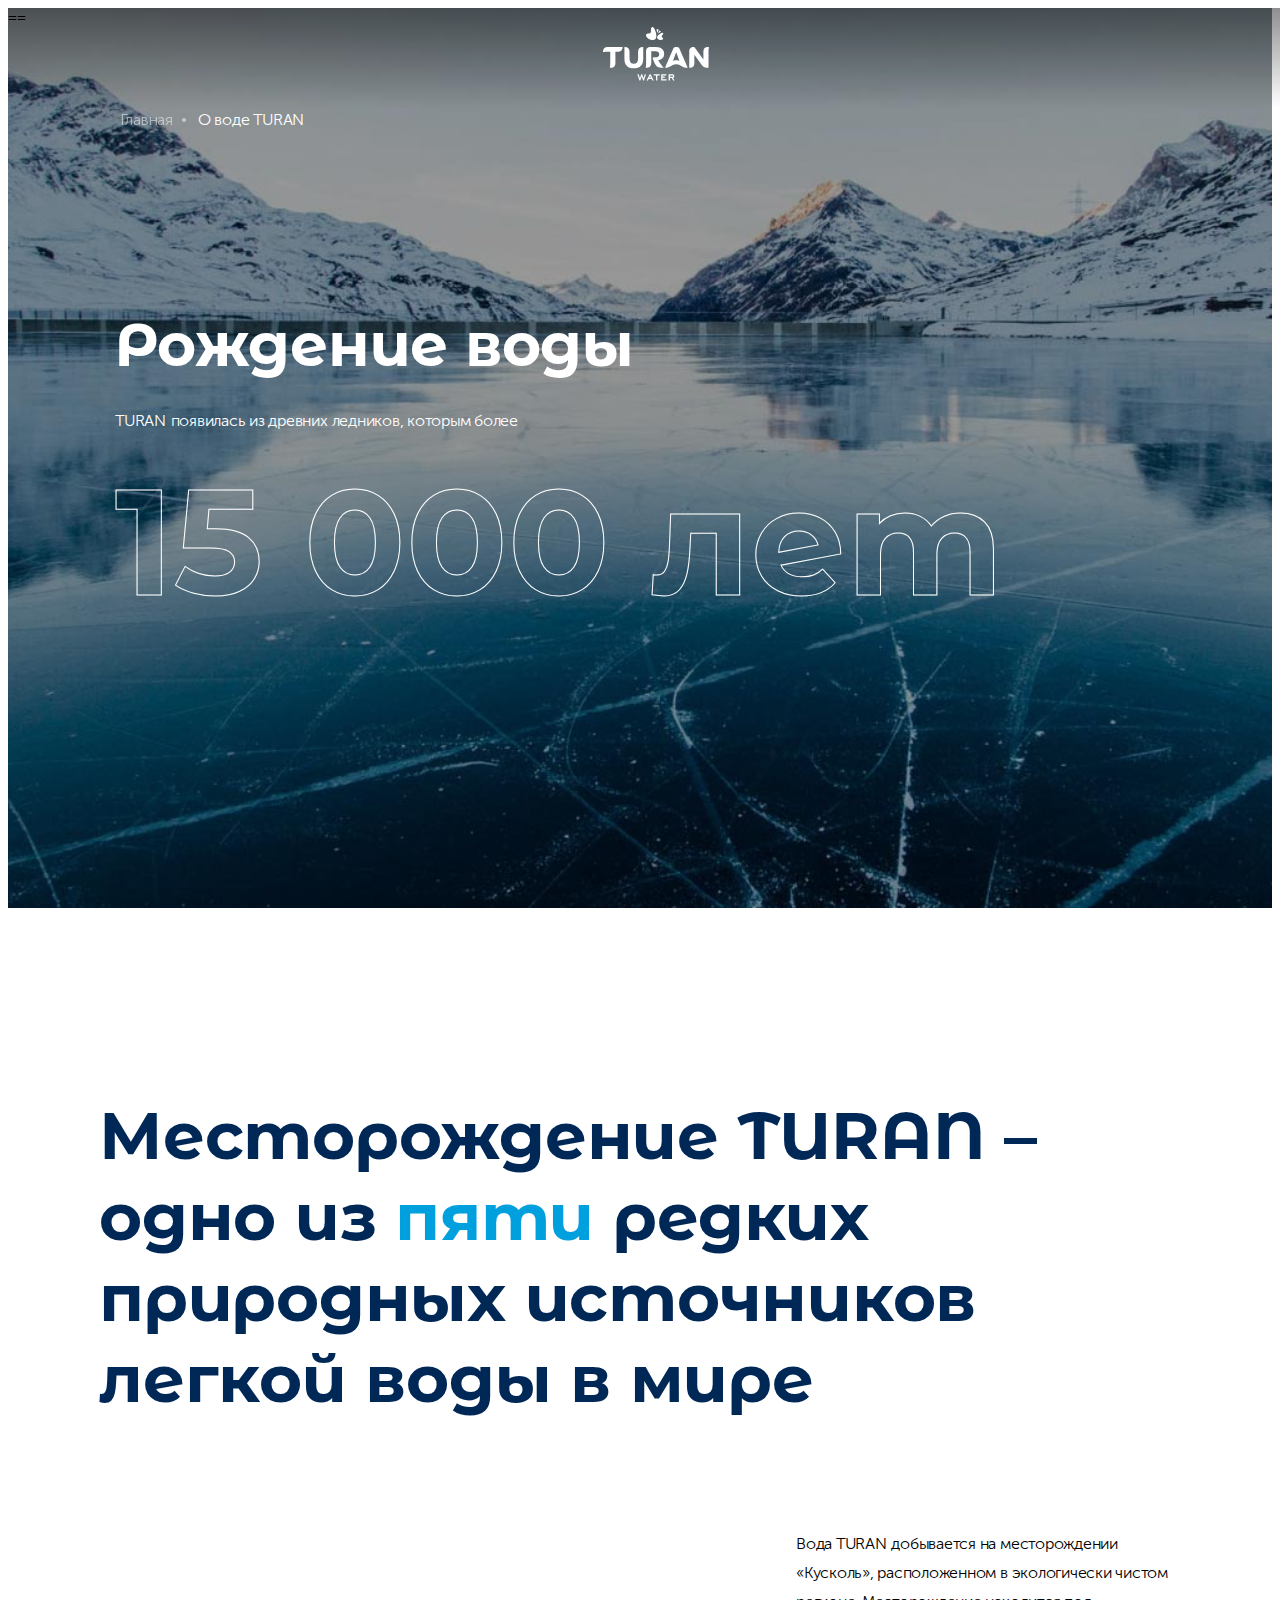
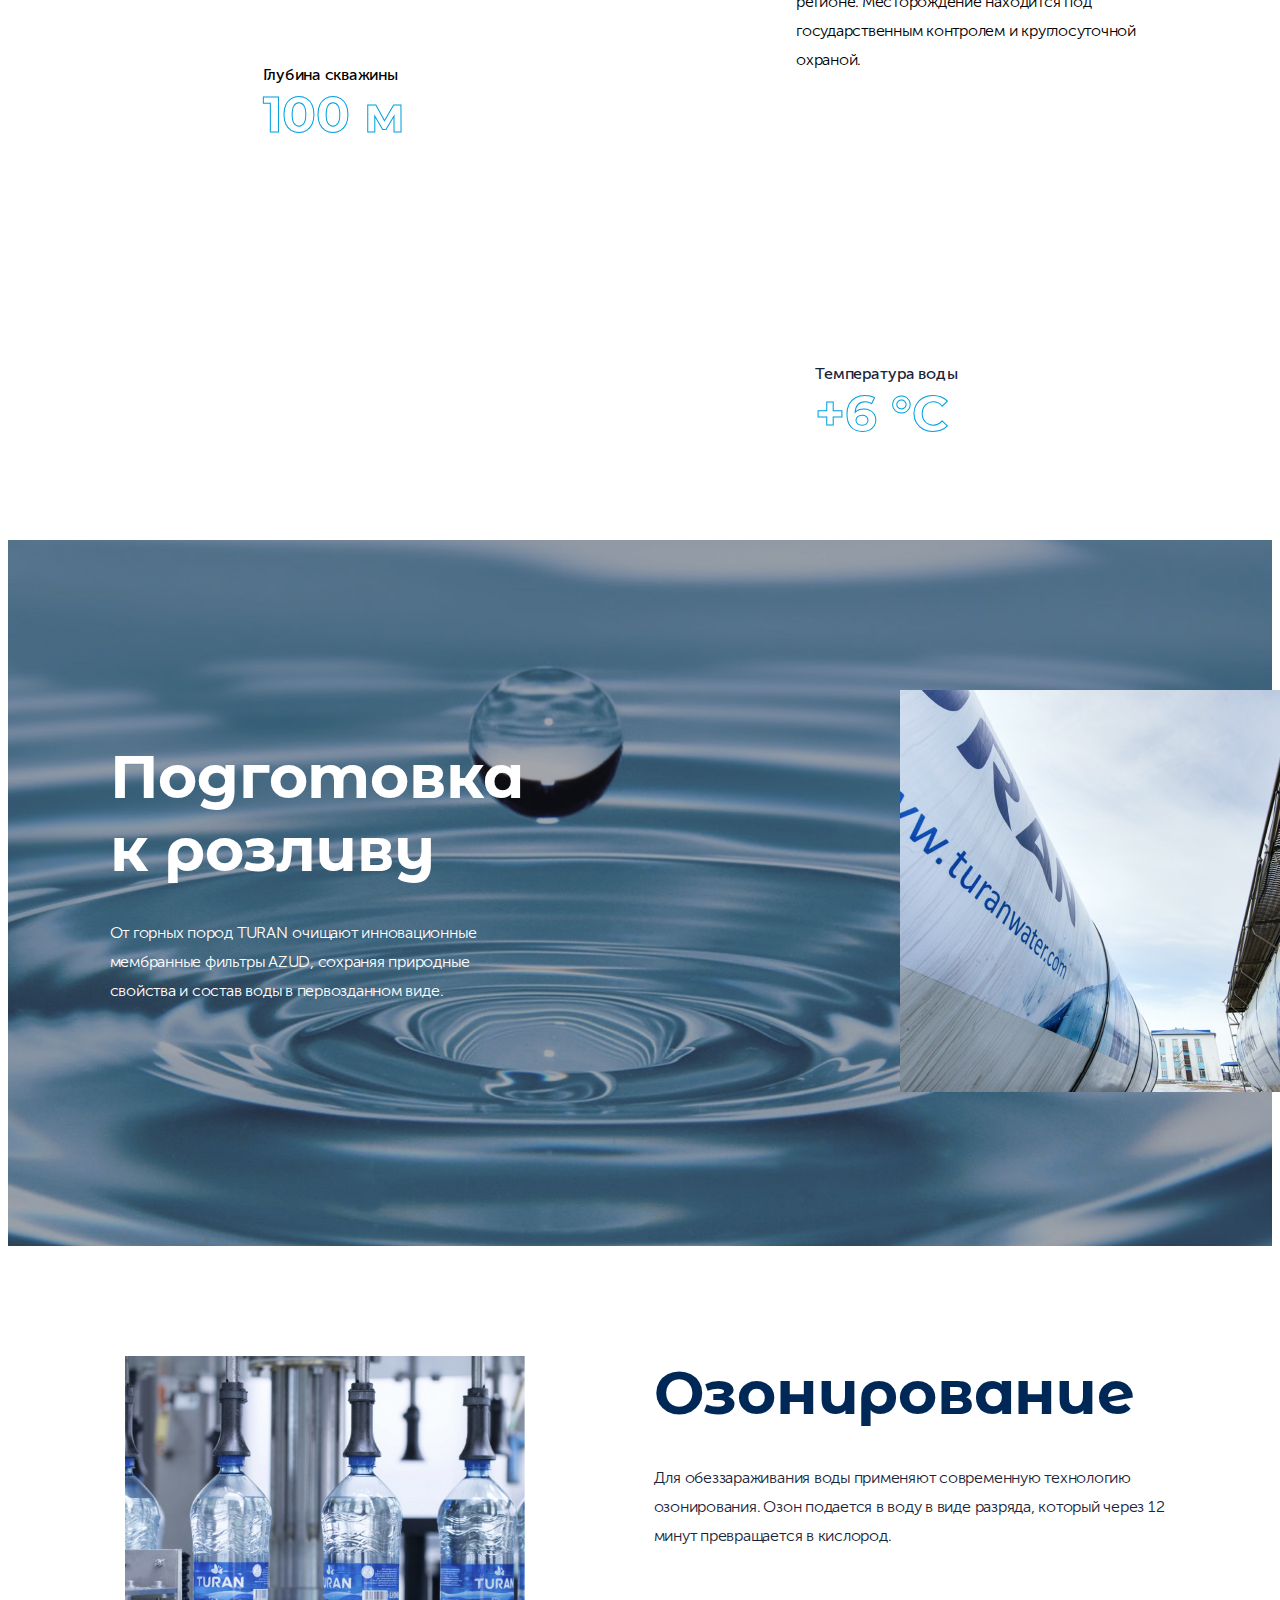
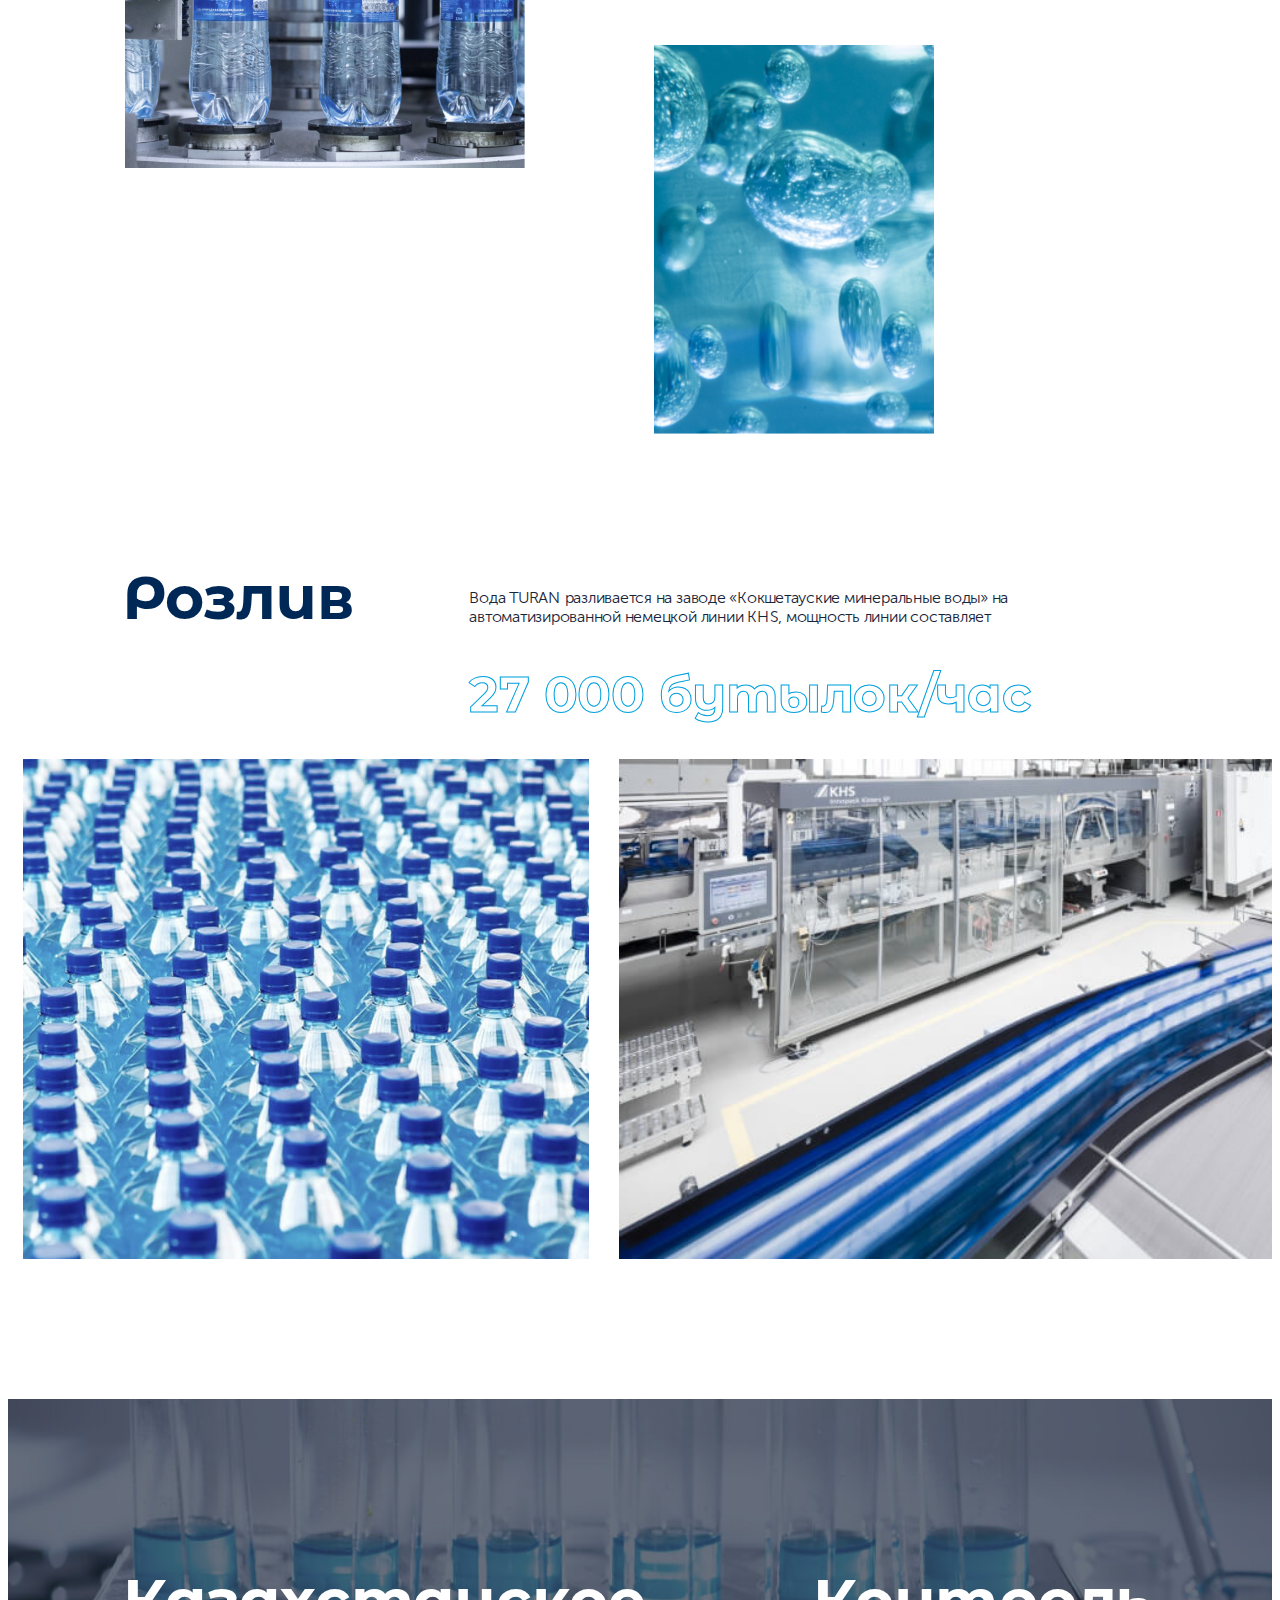
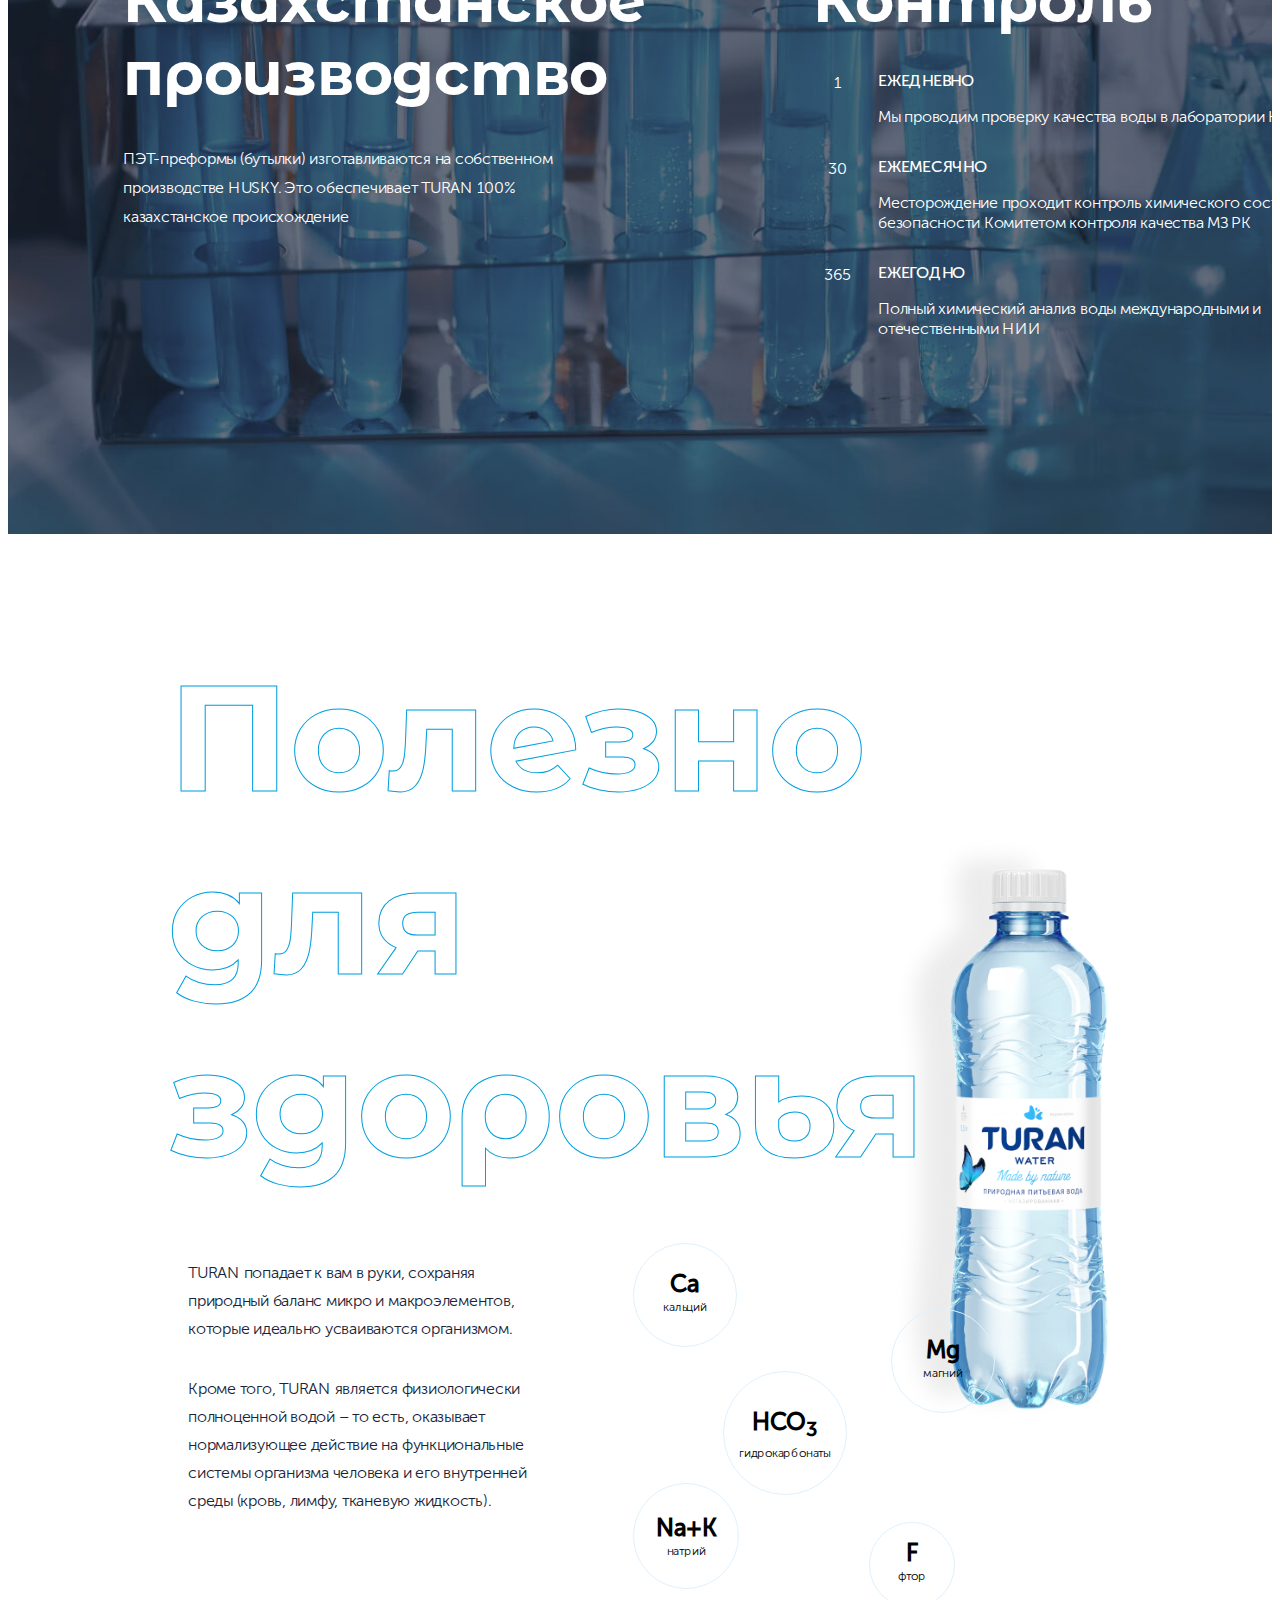
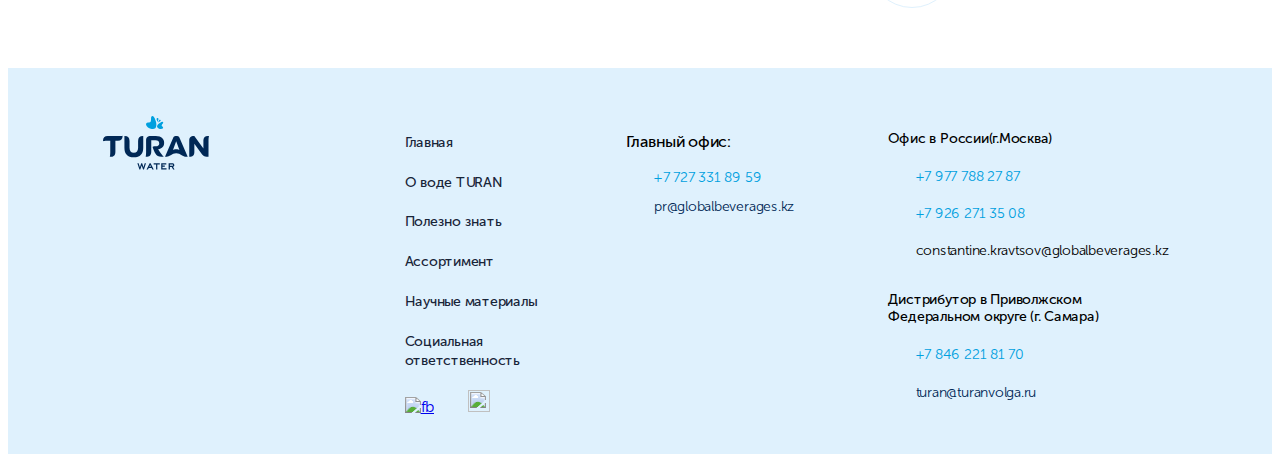
==== about_turan.html @ 760a1bfa "I have finished the page about turan" ====
<!DOCTYPE html>
<html lang="en">
<head>
    <meta charset="UTF-8">
    <meta http-equiv="X-UA-Compatible" content="IE=edge">
    <meta name="viewport" content="width=device-width, initial-scale=1.0">
    <title>About TURAN</title>
    <link rel="stylesheet" href="https://cdnjs.cloudflare.com/ajax/libs/normalize/8.0.1/normalize.min.css" integrity="sha512-NhSC1YmyruXifcj/KFRWoC561YpHpc5Jtzgvbuzx5VozKpWvQ+4nXhPdFgmx8xqexRcpAglTj9sIBWINXa8x5w==" crossorigin="anonymous" referrerpolicy="no-referrer" />
    <link rel="stylesheet" href="css/fonts.css">
    <link rel="stylesheet" href="css/about_turan.css">
    <!-- <script src="https://ajax.googleapis.com/ajax/libs/jquery/3.6.1/jquery.min.js"></script> -->
</head>
<body onload="">
    <header>
        <div class="container">
            <div clas>==</div>
            <a href="#" class="header_logo"></a>
        </div>
    </header>
    <nav>
        <div class="container">
            <ul>
                <li><a class="main_page" href="main.html">Главная</a></li>
                <li><a class="current" href="#">О воде TURAN</a></li>
            </ul>
        </div>
    </nav>
    <section class="born">
        <img src="img/about_page/about_bg_tau.jpg" alt="tau">
        <div class="container">
            <div class="born_content">
                <div class="born_content_title">Рождение воды</div>
                <div class="born_content_descr">TURAN появилась из древних ледников, которым более</div>
                <div class="born_content_subtitle">15 000 лет</div>
            </div>
        </div>
        <div class="born_wave"></div>
    </section>
    <section class="origin">
        <div class="container">
            <div class="origin_title">Месторождение TURAN – одно из <span>пяти</span> редких природных источников легкой воды в мире</div>
            <div class="origin_text">Вода TURAN добывается на месторождении «Кусколь», расположенном в экологически чистом регионе. Месторождение находится под государственным контролем и круглосуточной охраной.
            </div>
            <div class="origin_mountain">
                <p class="origin_mountain_depth">Глубина скважины
                   <span>100 м</span></p>
                <p class="origin_mountain_temp">Температура воды
                   <span>+6 °С</span></p>
            </div>
        </div>
    </section>
    <section class="prepare">
        <div class="container">
            <div class="row">
                <div class="prepare_wrap">
                    <div class="prepare_wrap_title">Подготовка к розливу</div>
                    <div class="prepare_wrap_descr">От горных пород TURAN очищают инновационные мембранные фильтры AZUD, сохраняя природные свойства и состав воды в первозданном виде.</div>
                </div>
                <div class="prepare_picture"><img src="img/about_page/su_ustinde.jpg" alt=""></div>
            </div>
        </div>
    </section>
    <section class="ozon">
        <div class="container">
            <div class="ozon_row">
                <div class="ozon_turan_img">
                    <img src="img/about_page/ozoning_botelkeler.jpg" alt="ozoning_botelkeler">
                </div>
                <div class="ozon_wrap">
                    <div class="ozon_wrap_title">Озонирование</div>
                    <div class="ozon_wrap_descr">Для обеззараживания воды применяют современную технологию озонирования. Озон подается в воду в виде разряда, который через 12 минут превращается в кислород.</div>
                    <img class="ozon_wrap_img" src="img/about_page/ozoning_2.jpg" alt="ozoning-2"></img>
                </div>
            </div>
        </div>
    </section>
    <section class="bottling">
        <div class="container">
            <div class="row">
                <div class="bottling_title">Розлив</div>
                <div class="bottling_wrap">
                    <div class="bottling_wrap_descr">Вода TURAN разливается на заводе «Кокшетауские минеральные воды» на автоматизированной немецкой линии KHS, мощность линии составляет</div>
                    <div class="bottling_wrap_hour">27 000 бутылок/час</div>
                </div>
            </div>
        </div>
        <div class="bottling_slider" id="bottling_slider">
            <div class="bottling_slider_path" id="bottling_slider_path">
                <img src="img/about_page/slider/bottling-1.jpg" alt="">
                <img src="img/about_page/slider/bottling-2.jpg" alt="">
                <img src="img/about_page/slider/bottling-3.jpg" alt="">
                <img src="img/about_page/slider/bottling-1.jpg" alt="">
                <img src="img/about_page/slider/bottling-2.jpg" alt="">
                <img src="img/about_page/slider/bottling-3.jpg" alt="">
                <img src="img/about_page/slider/bottling-1.jpg" alt="">
                <img src="img/about_page/slider/bottling-2.jpg" alt="">
                <img src="img/about_page/slider/bottling-3.jpg" alt="">
            </div>
        </div>
    </section>
    <section class="control">
        <div class="container">
            <div class="row">
                <div class="control_right">
                    <div class="control_right_title">Казахстанское производство</div>
                    <div class="control_right_descr">ПЭТ-преформы (бутылки) изготавливаются на собственном производстве HUSKY. Это обеспечивает TURAN 100% казахстанское происхождение</div>
                </div>
                <div class="control_left">
                    <div class="control_left_title">Контроль</div>
                    <ul class="control_left_calendar">
                        <li class="control_left_calendar_first">
                        <span class="control_left_calendar_first_days">1</span>
                        <span class="control_left_calendar_first_title">ЕЖЕДНЕВНО</span>
                        <p>Мы проводим проверку качества воды в лаборатории KMW</p>
                    </li>
                        <li class="control_left_calendar_second">
                            <span class="control_left_calendar_second_days"> 30                            </span>
                            <span class="control_left_calendar_second_title">ЕЖЕМЕСЯЧНО</span>
                            <p>Месторождение проходит контроль химического состава и безопасности Комитетом контроля качества МЗ РК</p>
                        </li>
                        <li class="control_left_calendar_third">
                            <span class="control_left_calendar_third_days">365</span>
                            <span class="control_left_calendar_third_title">ЕЖЕГОДНО</span>
                            <p>Полный химический анализ воды международными и отечественными НИИ</p>
                        </li>
                    </ul>
                </div>
            </div>
        </div>
    </section>
    <section class="composition">
        <img class="composition_img" src="img/about_page/after_control_water_0-5.png" alt="after_control_water_0-5">
        <div class="container">
            <div class="composition_wrap">
                <div class="composition_wrap_content">
                    <div class="composition_wrap_content_title">Полезно для
                        здоровья</div>
                    <div class="composition_wrap_content_descr">
                        <p class="composition_wrap_content_descr_first">TURAN попадает к вам в руки, сохраняя природный баланс микро и макроэлементов, которые идеально усваиваются организмом.</p>
                        <p class="composition_wrap_content_descr_second">Кроме того, TURAN является физиологически полноценной водой – то есть, оказывает нормализующее действие на функциональные системы организма человека и его внутренней среды (кровь, лимфу, тканевую жидкость).</p>
                    </div>

                     <div class="composition_wrap_content_elements">
                        <div class="composition_wrap_content_elements_m1">
                            <div class="composition_wrap_content_elements_m1_icon">
                                <span class="composition_wrap_content_elements_m1_icon_name">Ca</span>
                                <span class="composition_wrap_content_elements_m1_icon_subname">кальций</span>
                            </div>
                            <div class="composition_wrap_content_elements_m1_text">
                                Природный “строитель” – укрепляет кости
                            </div>
                        </div>
                        <div class="composition_wrap_content_elements_m2">
                            <div class="composition_wrap_content_elements_m2_icon">
                                <span class="composition_wrap_content_elements_m2_icon_name">Mg</span>
                                <span class="composition_wrap_content_elements_m2_icon_subname">магний</span>
                            </div>
                            <div class="composition_wrap_content_elements_m2_text">
                                Природный “антистресс” – повышает устойчивость к стрессу
                            </div>
                        </div>
                        <div class="composition_wrap_content_elements_m3">
                            <div class="composition_wrap_content_elements_m3_icon">
                                <span class="composition_wrap_content_elements_m3_icon_name">HCO<sub>3</sub></span>
                                <span class="composition_wrap_content_elements_m3_icon_subname">гидрокарбонаты</span>
                            </div>
                            <div class="composition_wrap_content_elements_m3_text">
                                Природные “регуляторы” – обеспечивают водно-солевой баланс
                            </div>
                        </div>
                        <div class="composition_wrap_content_elements_m4">
                            <div class="composition_wrap_content_elements_m4_icon">
                                <span class="composition_wrap_content_elements_m4_icon_name">Na+K</span>
                                <span class="composition_wrap_content_elements_m4_icon_subname">натрий</span>
                            </div>
                            <div class="composition_wrap_content_elements_m4_text">
                                Природные “кардиологи” - регулируют работу сердца
                            </div>
                        </div>
                        <div class="composition_wrap_content_elements_m5">
                            <div class="composition_wrap_content_elements_m5_icon">
                                <span class="composition_wrap_content_elements_m5_icon_name">F</span>
                                <span class="composition_wrap_content_elements_m5_icon_subname">фтор</span>
                            </div>
                            <div class="composition_wrap_content_elements_m5_text">
                                Природный “стоматолог” – делает улыбку красивой
                            </div>
                        </div>
                    </div>
                </div>
            </div>
        </div>
    </section> 
    <footer>
        <div class="container">
            <div class="row">
                <div class="row_logo">
                    <a href="#">
                        <img src="img/main_page/logo/logo_turan.svg" alt="logo_turan">
                    </a>
                </div>
                <div class="row_product">
                    <ul class="row_product_list">
                        <li><a href="#">Главная</a></li>
                        <li><a href="#">О воде TURAN</a></li>
                        <li><a href="#">Полезно знать</a></li>
                        <li><a href="#">Ассортимент</a></li>
                        <li><a href="#">Научные материалы</a></li>
                        <li><a href="#">Социальная ответственность</a></li>
                    </ul>
                    <div class="row_product_socials">
                        <a href="#"><img src="https://turanwater.com/assets/img/fb.svg" alt="fb"></a>
                        <a href="#"><img src="https://turanwater.com/assets/img/insta.svg" alt=""></a>
                    </div>
                </div>
                <div class="row_main_office">
                    <p class="row_main_office_title">Главный офис:</p>
                    <ul class="row_main_office_contact">
                        <li><a href="#">+7 727 331 89 59</a></li>
                        <li><a href="#">pr@globalbeverages.kz</a></li>
                    </ul>
                </div>
                <div class="row_office">
                    <p class="row_office_title">Офис в России(г.Москва)</p>
                    <ul class="row_office_contact">
                        <li><a href="#">+7 977 788 27 87</a></li>
                        <li><a href="#">+7 926 271 35 08</a></li>
                        <li><a href="#">constantine.kravtsov@globalbeverages.kz</a></li>
                    </ul>
                    <p class="row_office_second_title">
                        Дистрибутор в Приволжском Федеральном округе (г. Самара)
                    </p>
                    <ul class="row_office_second_contact">
                        <li><a href="#">+7 846 221 81 70</a></li>
                        <li><a href="#">turan@turanvolga.ru</a></li>
                    </ul>
                </div>
            </div>
        </div>
    </footer>
    <script src="js/about_turan.js"></script>
</body>
</html>
---- css/fonts.css ----
@font-face {
    font-family: 'Montserrat Alternates';
    src: url('../fonts/MontserratAlternates-Bold.eot');
    src: url('../fonts/MontserratAlternates-Bold.eot?#iefix') format('embedded-opentype'),
        url('../fonts/MontserratAlternates-Bold.woff2') format('woff2'),
        url('../fonts/MontserratAlternates-Bold.woff') format('woff'),
        url('../fonts/MontserratAlternates-Bold.ttf') format('truetype'),
        url('../fonts/MontserratAlternates-Bold.svg#MontserratAlternates-Bold') format('svg');
    font-weight: bold;
    font-style: normal;
    font-display: swap;
}

@font-face {
    font-family: 'Museo Sans Cyrl 300';
    src: url('../fonts/MuseoSansCyrl-300.eot');
    src: url('../fonts/MuseoSansCyrl-300.eot?#iefix') format('embedded-opentype'),
        url('../fonts/MuseoSansCyrl-300.woff2') format('woff2'),
        url('../fonts/MuseoSansCyrl-300.woff') format('woff'),
        url('../fonts/MuseoSansCyrl-300.ttf') format('truetype'),
        url('../fonts/MuseoSansCyrl-300.svg#MuseoSansCyrl-300') format('svg');
    font-weight: 300;
    font-style: normal;
    font-display: swap;
}

@font-face {
    font-family: 'Museo Sans Cyrl 500';
    src: url('../fonts/MuseoSansCyrl-500.eot');
    src: url('../fonts/MuseoSansCyrl-500.eot?#iefix') format('embedded-opentype'),
        url('../fonts/MuseoSansCyrl-500.woff2') format('woff2'),
        url('../fonts/MuseoSansCyrl-500.woff') format('woff'),
        url('../fonts/MuseoSansCyrl-500.ttf') format('truetype'),
        url('../fonts/MuseoSansCyrl-500.svg#MuseoSansCyrl-500') format('svg');
    font-weight: normal;
    font-style: normal;
    font-display: swap;
}
---- css/about_turan.css ----
body {
  font-family: 'Museo Sans Cyrl 300';
  letter-spacing: -0.24px;
  position: relative;
}

header {
  height: 80px;
  width: 100%;
  position: fixed;
  z-index: 30;
  transition: opacity 0.5s ease-out;
}

header::before {
  content: "";
  display: block;
  position: absolute;
  left: 0;
  top: 0;
  z-index: 9;
  width: 100%;
  height: 100px;
  transition: all .5s ease-out;
  background: linear-gradient(180deg, rgba(0, 0, 0, 0.7) -59.23%, rgba(0, 0, 0, 0));
}

header .container .header_logo {
  position: absolute;
  z-index: 35;
  display: block;
  left: 46.5%;
  background: url("../img/main_page/logo/logo_turan_white.svg") no-repeat 50%/cover;
  width: 106px;
  height: 54px;
}

header .container .header_logo:hover {
  background: url("../img/main_page/logo/logo_turan.svg") no-repeat 50%/cover;
}

nav {
  padding-top: 86px;
  padding-bottom: 50px;
  color: #fff;
}

nav .container {
  padding: 0 15px;
  margin: 0 56.6px;
}

nav .container ul {
  display: flex;
  letter-spacing: -0.24px;
  list-style: none;
}

nav .container ul li a {
  text-decoration: none;
  color: #fff;
  margin-right: 25px;
}

nav .container ul li .main_page {
  z-index: 36;
  opacity: 0.5;
  position: relative;
}

nav .container ul li .main_page:hover {
  opacity: 1.0;
}

nav .container ul li .main_page::after {
  content: "";
  display: block;
  width: 4px;
  height: 4px;
  border-radius: 50%;
  background: #fff;
  position: absolute;
  left: 50px;
  top: 8px;
  margin: 0 12px;
}

.born {
  min-height: 100vh;
}

.born img {
  position: absolute;
  left: 0;
  top: 0;
  z-index: -1;
  width: 100%;
  height: 100vh;
  object-fit: cover;
}

.born_content {
  padding: 113px 107px;
}

.born_content_title {
  color: #fff;
  font-size: 60px;
  margin-bottom: 30px;
  font-family: 'Montserrat Alternates';
}

.born_content_descr {
  margin-bottom: 20px;
  font-size: 16px;
  color: #ffffff;
}

.born_content_subtitle {
  font-size: 150px;
  font-family: 'Montserrat Alternates';
  color: rgba(0, 0, 0, 0);
  -webkit-text-stroke: 1px #fff;
}

.born_wave {
  background: url(" https://turanwater.com/assets/img/bottom-wave.svg") repeat-x 0 100%/contain;
  position: absolute;
  top: 746px;
  width: 100%;
  height: 18px;
}

.origin {
  padding: 0 0 80px 0;
}

.origin .container {
  padding: 0 15px;
  margin: 0 76px;
}

.origin_title {
  font-family: 'Montserrat Alternates';
  font-size: 66px;
  margin-bottom: 64px;
  color: #002856;
}

.origin_title span {
  color: #00a0df;
}

.origin_text {
  max-width: 385px;
  margin-left: auto;
  margin-top: 110px;
  line-height: 29px;
}

.origin_mountain {
  max-width: 755px;
  height: 395px;
  background: url("https://turanwater.com/assets/img/mount.svg") no-repeat center top 25%/contain;
  margin: -25px auto 0;
  position: relative;
}

.origin_mountain_depth {
  font-family: 'Museo Sans Cyrl 500';
  display: flex;
  flex-direction: column;
}

.origin_mountain_depth span {
  font-size: 50px;
  font-family: 'Montserrat Alternates';
  color: rgba(0, 0, 0, 0);
  -webkit-text-stroke: 1px #00a0df;
}

.origin_mountain_temp {
  display: flex;
  flex-direction: column;
  position: absolute;
  font-family: 'Museo Sans Cyrl 500';
  right: 60px;
  bottom: 0;
  margin-left: auto;
  color: #182438;
}

.origin_mountain_temp span {
  font-size: 50px;
  font-family: 'Montserrat Alternates';
  color: rgba(0, 0, 0, 0);
  -webkit-text-stroke: 1px #00a0df;
}

.prepare {
  background: url("../img/about_page/tamshy_bg.jpg") no-repeat 50%/cover;
  padding: 150px 0;
  position: relative;
}

.prepare .container {
  margin: 0 56.6px;
  padding: 0 15px;
}

.prepare .row {
  display: flex;
}

.prepare_wrap {
  margin-left: 30px;
}

.prepare_wrap_title {
  margin-top: 50px;
  max-width: 410px;
  margin-bottom: 32px;
  color: #fff;
  font-size: 60px;
  font-family: 'Montserrat Alternates';
}

.prepare_wrap_descr {
  line-height: 29px;
  max-width: 410px;
  color: #fff;
}

.prepare_picture {
  margin-left: 380px;
}

.ozon {
  padding: 110px 30px;
  position: relative;
}

.ozon .container {
  margin: 0 56.6px;
  padding: 0 15px;
}

.ozon_row {
  display: flex;
}

.ozon_turan_img img {
  padding: 0 15px;
  max-width: 400px;
  object-fit: contain;
}

.ozon_wrap {
  margin-left: 114px;
}

.ozon_wrap_title {
  font-family: 'Montserrat Alternates';
  color: #002856;
  font-size: 60px;
  margin-bottom: 34px;
}

.ozon_wrap_descr {
  max-width: 600px;
  line-height: 29px;
  color: #182438;
  margin-bottom: 95px;
}

.ozon_wrap_img {
  width: 100%;
  max-width: 280px;
}

.bottling {
  padding: 40px 0;
}

.bottling .container {
  padding: 0 115px;
}

.bottling .row {
  width: 1310px;
  display: flex;
}

.bottling_title {
  width: 25%;
  margin-right: 25px;
  font-family: 'Montserrat Alternates';
  color: #002856;
  line-height: 19.2px;
  font-size: 60px;
}

.bottling_wrap {
  width: 75%;
}

.bottling_wrap_descr {
  max-width: 560px;
  color: #182438;
  margin-bottom: 55px;
}

.bottling_wrap_hour {
  font-size: 50px;
  -webkit-text-stroke: 1px #00a0df;
  font-family: 'Montserrat Alternates';
  color: rgba(0, 0, 0, 0);
  line-height: 28px;
}

.bottling_slider {
  height: 500px;
  margin: 50px auto;
  overflow: hidden;
}

.bottling_slider_path {
  display: flex;
  position: relative;
  transition: all ease 1s;
}

.bottling_slider_path img {
  height: 500px;
  margin: 0 15px;
  float: left;
}

.bottling_slider_path::after {
  content: "";
  display: block;
  clear: both;
}

.control {
  margin-top: 50px;
  padding: 165px 0;
  background: url(../img/about_page/double_control_bg.jpg) no-repeat 50%/cover;
}

.control .container {
  padding: 0 100px;
}

.control .row {
  display: flex;
  width: 1310px;
  color: #fff;
}

.control_right {
  padding: 0 15px;
  width: 50%;
}

.control_right_title {
  margin-bottom: 34px;
  font-size: 60px;
  font-family: 'Montserrat Alternates';
}

.control_right_descr {
  line-height: 29px;
  max-width: 460px;
}

.control_left {
  padding: 0 15px;
  width: 50%;
}

.control_left_title {
  margin-bottom: 34px;
  font-size: 60px;
  font-family: 'Montserrat Alternates';
  margin-left: 35px;
}

.control_left_calendar {
  line-height: 20px;
}

.control_left_calendar li {
  list-style: none;
  padding-left: 60px;
  margin-bottom: 30px;
}

.control_left_calendar li p {
  max-width: 480px;
}

.control_left_calendar_first {
  position: relative;
}

.control_left_calendar_first_title {
  text-transform: uppercase;
  font-family: 'Museo Sans Cyrl 500';
  margin-bottom: 5px;
}

.control_left_calendar_first_days {
  position: absolute;
  background: url("https://turanwater.com/assets/img/calendar.svg") no-repeat 50%/contain;
  align-items: center;
  display: flex;
  justify-content: center;
  font-size: 16px;
  width: 39px;
  height: 35px;
  padding-top: 8px;
  left: 0;
  top: -13px;
}

.control_left_calendar_second {
  position: relative;
}

.control_left_calendar_second_title {
  text-transform: uppercase;
  font-family: 'Museo Sans Cyrl 500';
  margin-bottom: 5px;
}

.control_left_calendar_second_days {
  position: absolute;
  background: url("https://turanwater.com/assets/img/calendar.svg") no-repeat 50%/contain;
  align-items: center;
  display: flex;
  justify-content: center;
  font-size: 16px;
  width: 39px;
  height: 35px;
  padding-top: 8px;
  left: 0;
  top: -13px;
}

.control_left_calendar_third {
  position: relative;
}

.control_left_calendar_third_title {
  text-transform: uppercase;
  font-family: 'Museo Sans Cyrl 500';
  margin-bottom: 5px;
}

.control_left_calendar_third_days {
  position: absolute;
  background: url("https://turanwater.com/assets/img/calendar.svg") no-repeat 50%/contain;
  align-items: center;
  display: flex;
  justify-content: center;
  font-size: 16px;
  width: 39px;
  height: 35px;
  padding-top: 8px;
  left: 0;
  top: -13px;
}

.composition {
  padding-top: 112px;
  padding-bottom: 96px;
  position: relative;
}

.composition .container {
  padding: 0 80px;
}

.composition_img {
  position: absolute;
  right: 100px;
  top: 230px;
  width: 285px;
}

.composition_wrap_content {
  padding-left: 100px;
  display: flex;
  flex-wrap: wrap;
  position: relative;
}

.composition_wrap_content_title {
  margin-left: -20px;
  font-size: 150px;
  margin-bottom: 48px;
  -webkit-text-stroke: 1px #00a0df;
  font-family: 'Montserrat Alternates';
  color: rgba(0, 0, 0, 0);
}

.composition_wrap_content_descr {
  margin-right: 40px;
  max-width: 365px;
  line-height: 28px;
}

.composition_wrap_content_descr p {
  margin-bottom: 32px;
  color: #182438;
}

.composition_wrap_content_elements {
  width: 350px;
  margin: 0 auto 0 40px;
  height: 329px;
}

.composition_wrap_content_elements_m1 {
  margin: 0;
  width: 92px;
  height: 92px;
  margin-bottom: 24px;
}

.composition_wrap_content_elements_m1_text {
  display: none;
}

.composition_wrap_content_elements_m1_icon {
  width: 100%;
  height: 100%;
  border: 1px solid #dff1fd;
  border-radius: 50%;
  padding: 5px;
  display: flex;
  flex-direction: column;
  align-items: center;
  cursor: pointer;
  line-height: 19.2px;
}

.composition_wrap_content_elements_m1_icon:hover {
  border: 1px solid #00a0df;
}

.composition_wrap_content_elements_m1_icon_name {
  margin-top: 25px;
  font-size: 24px;
  font-family: 'Museo Sans Cyrl 500';
  font-weight: 700;
  text-align: center;
  margin-bottom: 5px;
}

.composition_wrap_content_elements_m1_icon_subname {
  text-align: center;
  font-size: 12px;
  font-family: 'Museo Sans Cyrl 300';
}

.composition_wrap_content_elements_m2 {
  width: 92px;
  height: 92px;
  margin: -50px 0 0 auto;
}

.composition_wrap_content_elements_m2_text {
  display: none;
}

.composition_wrap_content_elements_m2_icon {
  width: 100%;
  height: 100%;
  border: 1px solid #dff1fd;
  border-radius: 50%;
  padding: 5px;
  display: flex;
  flex-direction: column;
  align-items: center;
  cursor: pointer;
  line-height: 19.2px;
}

.composition_wrap_content_elements_m2_icon:hover {
  border: 1px solid #00a0df;
}

.composition_wrap_content_elements_m2_icon_name {
  margin-top: 25px;
  font-size: 24px;
  font-family: 'Museo Sans Cyrl 500';
  font-weight: 700;
  text-align: center;
  margin-bottom: 5px;
}

.composition_wrap_content_elements_m2_icon_subname {
  text-align: center;
  font-size: 12px;
  font-family: 'Museo Sans Cyrl 300';
}

.composition_wrap_content_elements_m3 {
  margin: -30px auto 0 90px;
  width: 112px;
  height: 112px;
}

.composition_wrap_content_elements_m3_text {
  display: none;
}

.composition_wrap_content_elements_m3_icon {
  width: 100%;
  height: 100%;
  border: 1px solid #dff1fd;
  border-radius: 50%;
  padding: 5px;
  display: flex;
  flex-direction: column;
  align-items: center;
  cursor: pointer;
  line-height: 19.2px;
}

.composition_wrap_content_elements_m3_icon:hover {
  border: 1px solid #00a0df;
}

.composition_wrap_content_elements_m3_icon_name {
  margin-top: 35px;
  font-size: 24px;
  font-family: 'Museo Sans Cyrl 500';
  font-weight: 700;
  text-align: center;
  margin-bottom: 5px;
}

.composition_wrap_content_elements_m3_icon_subname {
  text-align: center;
  font-size: 12px;
  font-family: 'Museo Sans Cyrl 300';
}

.composition_wrap_content_elements_m4 {
  width: 94px;
  height: 94px;
  margin-bottom: 0;
  margin-right: auto;
}

.composition_wrap_content_elements_m4_text {
  display: none;
}

.composition_wrap_content_elements_m4_icon {
  width: 100%;
  height: 100%;
  border: 1px solid #dff1fd;
  border-radius: 50%;
  padding: 5px;
  display: flex;
  flex-direction: column;
  align-items: center;
  cursor: pointer;
  line-height: 19.2px;
}

.composition_wrap_content_elements_m4_icon:hover {
  border: 1px solid #00a0df;
}

.composition_wrap_content_elements_m4_icon_name {
  margin-top: 29px;
  font-size: 24px;
  font-family: 'Museo Sans Cyrl 500';
  font-weight: 700;
  text-align: center;
  margin-bottom: 5px;
}

.composition_wrap_content_elements_m4_icon_subname {
  text-align: center;
  font-size: 12px;
  font-family: 'Museo Sans Cyrl 300';
}

.composition_wrap_content_elements_m5 {
  margin: -55px 40px 0 auto;
  margin-left: 236px;
  width: 74px;
  height: 74px;
}

.composition_wrap_content_elements_m5_text {
  display: none;
}

.composition_wrap_content_elements_m5_icon {
  width: 100%;
  height: 100%;
  border: 1px solid #dff1fd;
  border-radius: 50%;
  padding: 5px;
  display: flex;
  flex-direction: column;
  align-items: center;
  cursor: pointer;
  line-height: 19.2px;
}

.composition_wrap_content_elements_m5_icon:hover {
  border: 1px solid #00a0df;
}

.composition_wrap_content_elements_m5_icon_name {
  margin-top: 15px;
  font-size: 24px;
  font-family: 'Museo Sans Cyrl 500';
  font-weight: 700;
  text-align: center;
  margin-bottom: 5px;
}

.composition_wrap_content_elements_m5_icon_subname {
  text-align: center;
  font-size: 12px;
  font-family: 'Museo Sans Cyrl 300';
}

footer {
  padding: 48px 0 32px 0;
  background: #dff1fd;
}

footer .container {
  margin: 0 65px;
  padding: 0 15px;
}

footer .container .row {
  display: flex;
}

footer .container .row_logo {
  width: 327px;
  padding: 0 15px;
}

footer .container .row_product {
  width: 327px;
  padding: 0 15px;
}

footer .container .row_product_list {
  list-style: none;
}

footer .container .row_product_list li {
  margin-bottom: 20.8px;
}

footer .container .row_product_list li a {
  text-decoration: none;
  font-family: 'Museo Sans Cyrl 500',sans-serif;
  color: #182438;
  font-size: 14px;
  letter-spacing: -0.24px;
}

footer .container .row_product_socials {
  margin-left: 40px;
}

footer .container .row_product_socials a img {
  height: 22px;
  width: 22px;
}

footer .container .row_product_socials a:first-child {
  margin-right: 30px;
}

footer .container .row_main_office {
  width: 327px;
  padding: 0 15px;
  position: relative;
}

footer .container .row_main_office p {
  font-family: 'Museo Sans Cyrl 500';
}

footer .container .row_main_office ul {
  padding-left: 28px;
  position: relative;
  list-style: none;
}

footer .container .row_main_office ul li {
  margin-bottom: 10px;
}

footer .container .row_main_office ul li a {
  text-decoration: none;
  font-size: 14px;
  color: #002856;
  font-family: 'Museo Sans Cyrl 300';
}

footer .container .row_main_office ul li:first-child a {
  color: #00a0df;
}

footer .container .row_main_office ul li:first-child::before {
  position: absolute;
  content: "";
  background: url("https://turanwater.com/assets/img/phone.svg") no-repeat 0/contain;
  width: 18px;
  height: 18px;
  left: 0;
}

footer .container .row_main_office ul li:last-child::before {
  position: absolute;
  content: "";
  background: url("https://turanwater.com/assets/img/email.svg") no-repeat 0/contain;
  width: 18px;
  height: 18px;
  left: 0;
}

footer .container .row_office {
  font-family: 'Museo Sans Cyrl 300';
  font-size: 14px;
  padding: 0 15px;
}

footer .container .row_office_title {
  font-family: 'Museo Sans Cyrl 500';
  margin-bottom: 21px;
  letter-spacing: -0.24px;
}

footer .container .row_office_contact {
  list-style: none;
  margin-bottom: 32px;
  position: relative;
  padding-left: 28px;
}

footer .container .row_office_contact li {
  margin-bottom: 20px;
}

footer .container .row_office_contact li a {
  text-decoration: none;
  color: #00a0df;
}

footer .container .row_office_contact li a::before {
  position: absolute;
  content: "";
  left: 0;
  background: url("https://turanwater.com/assets/img/phone.svg") no-repeat 0/contain;
  width: 18px;
  height: 18px;
}

footer .container .row_office_contact li:last-child a {
  color: black;
}

footer .container .row_office_contact li:last-child a::before {
  background: url("https://turanwater.com/assets/img/email.svg") no-repeat 0/contain;
}

footer .container .row_office_second_title {
  margin-bottom: 21px;
  font-family: 'Museo Sans Cyrl 500';
  letter-spacing: -0.24px;
}

footer .container .row_office_second_contact {
  padding-left: 28px;
  position: relative;
  list-style: none;
}

footer .container .row_office_second_contact li {
  margin-bottom: 21px;
}

footer .container .row_office_second_contact li a {
  text-decoration: none;
  font-size: 14px;
  color: #002856;
  font-family: 'Museo Sans Cyrl 300';
}

footer .container .row_office_second_contact li:first-child a {
  color: #00a0df;
}

footer .container .row_office_second_contact li:first-child::before {
  position: absolute;
  content: "";
  background: url("https://turanwater.com/assets/img/phone.svg") no-repeat 0/contain;
  width: 18px;
  height: 18px;
  left: 0;
}

footer .container .row_office_second_contact li:last-child::before {
  position: absolute;
  content: "";
  background: url("https://turanwater.com/assets/img/email.svg") no-repeat 0/contain;
  width: 18px;
  height: 18px;
  left: 0;
}
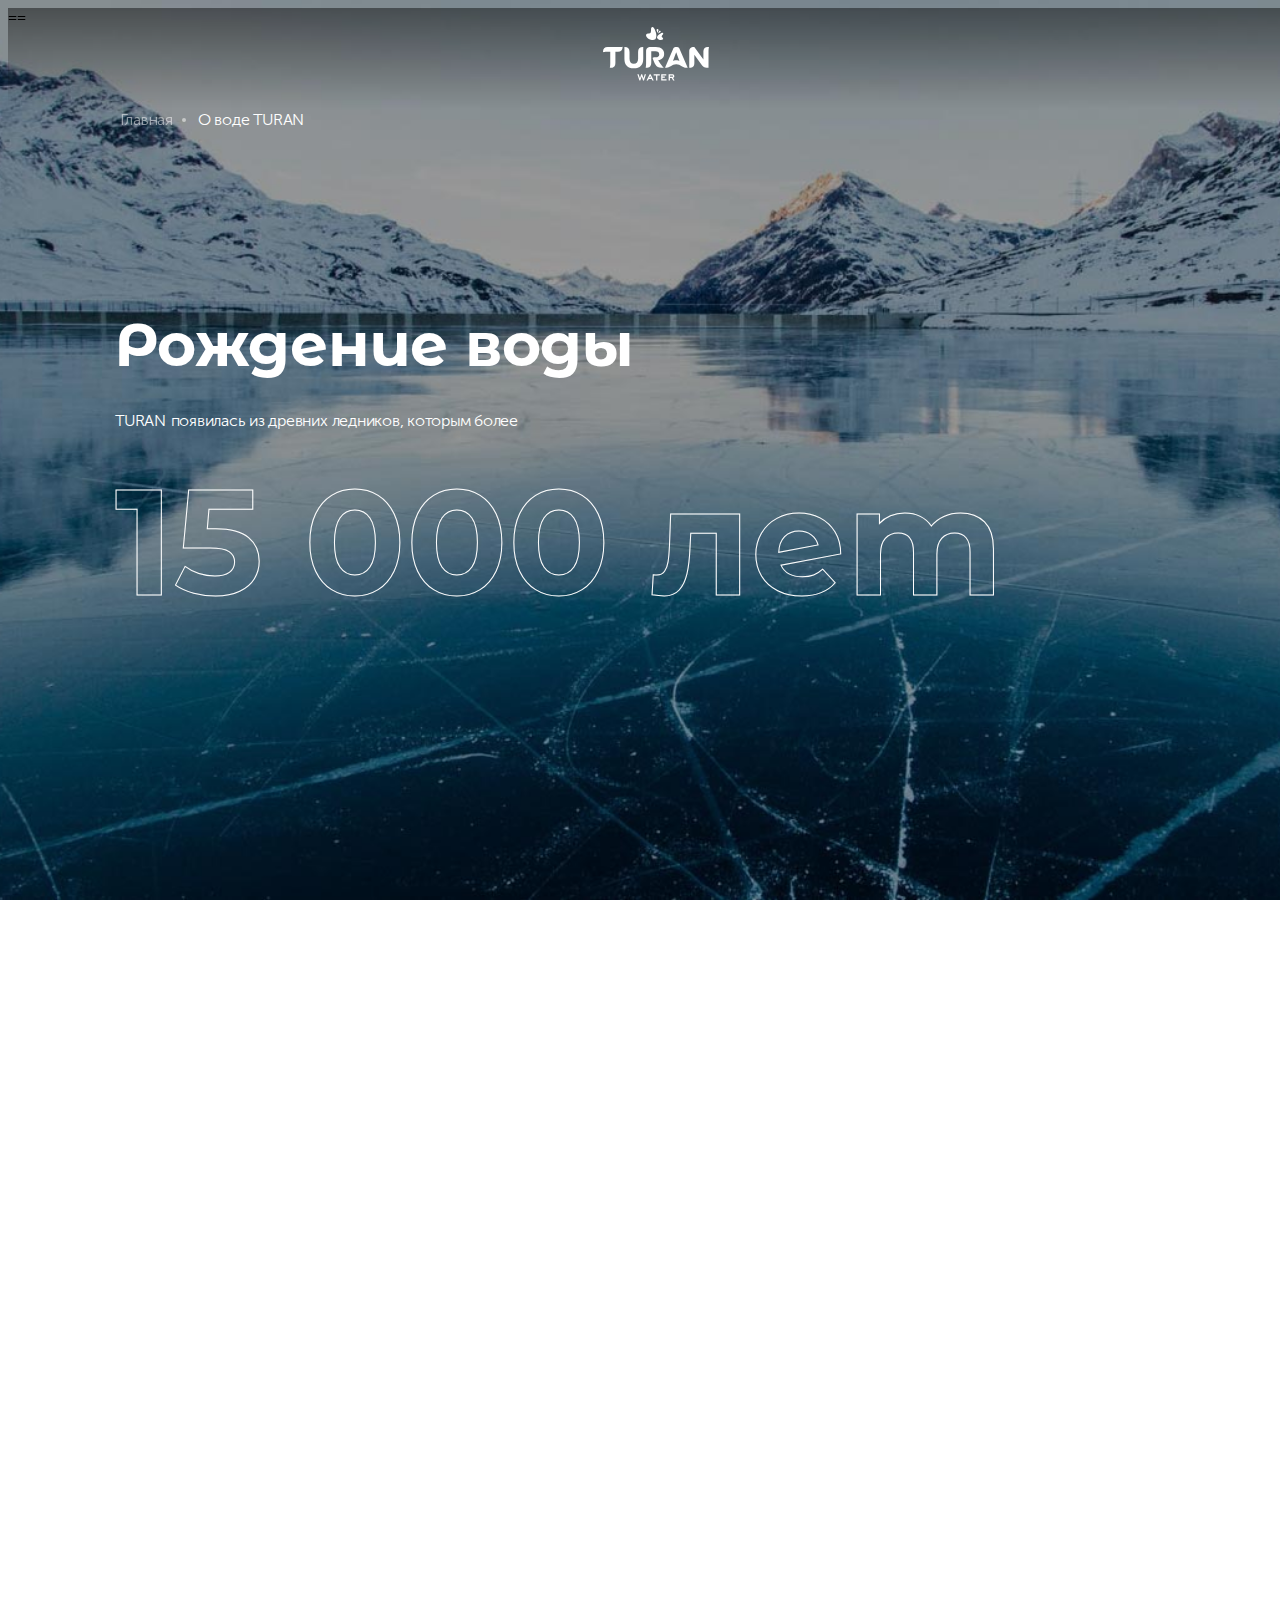
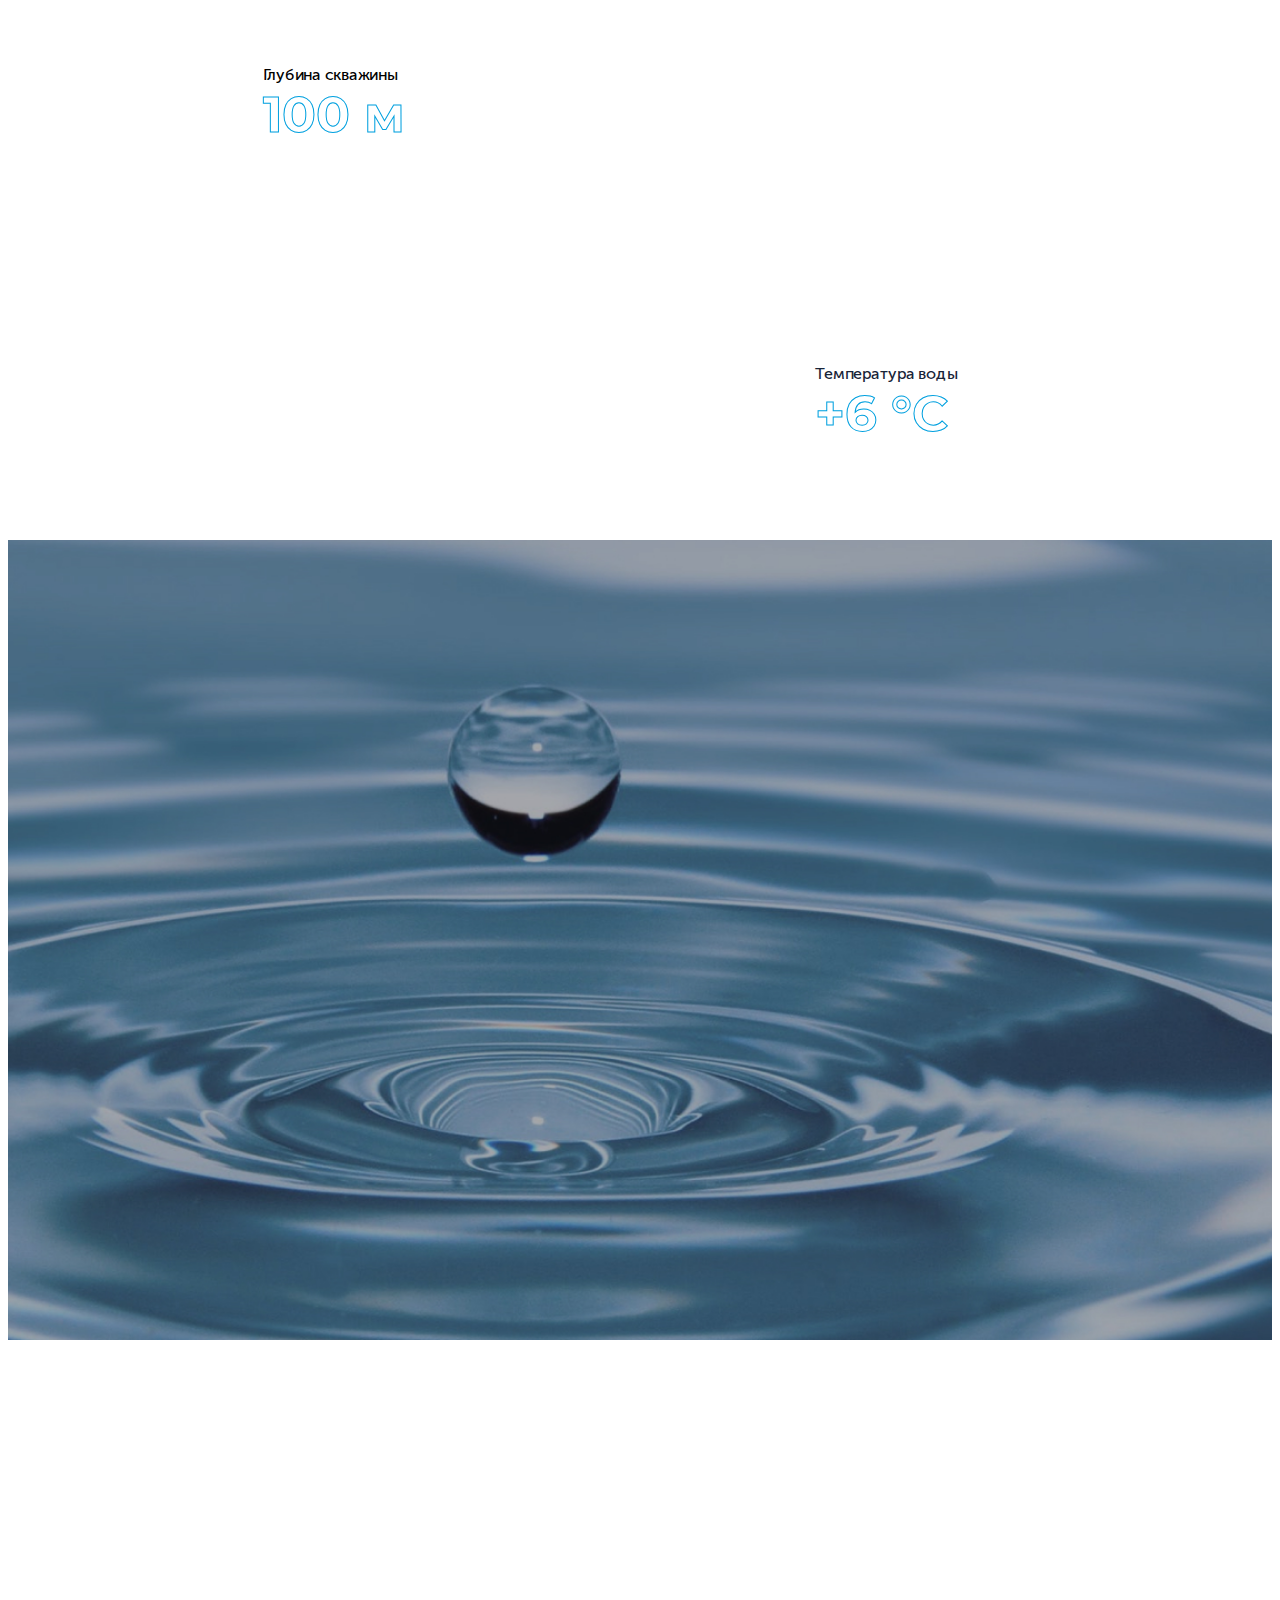
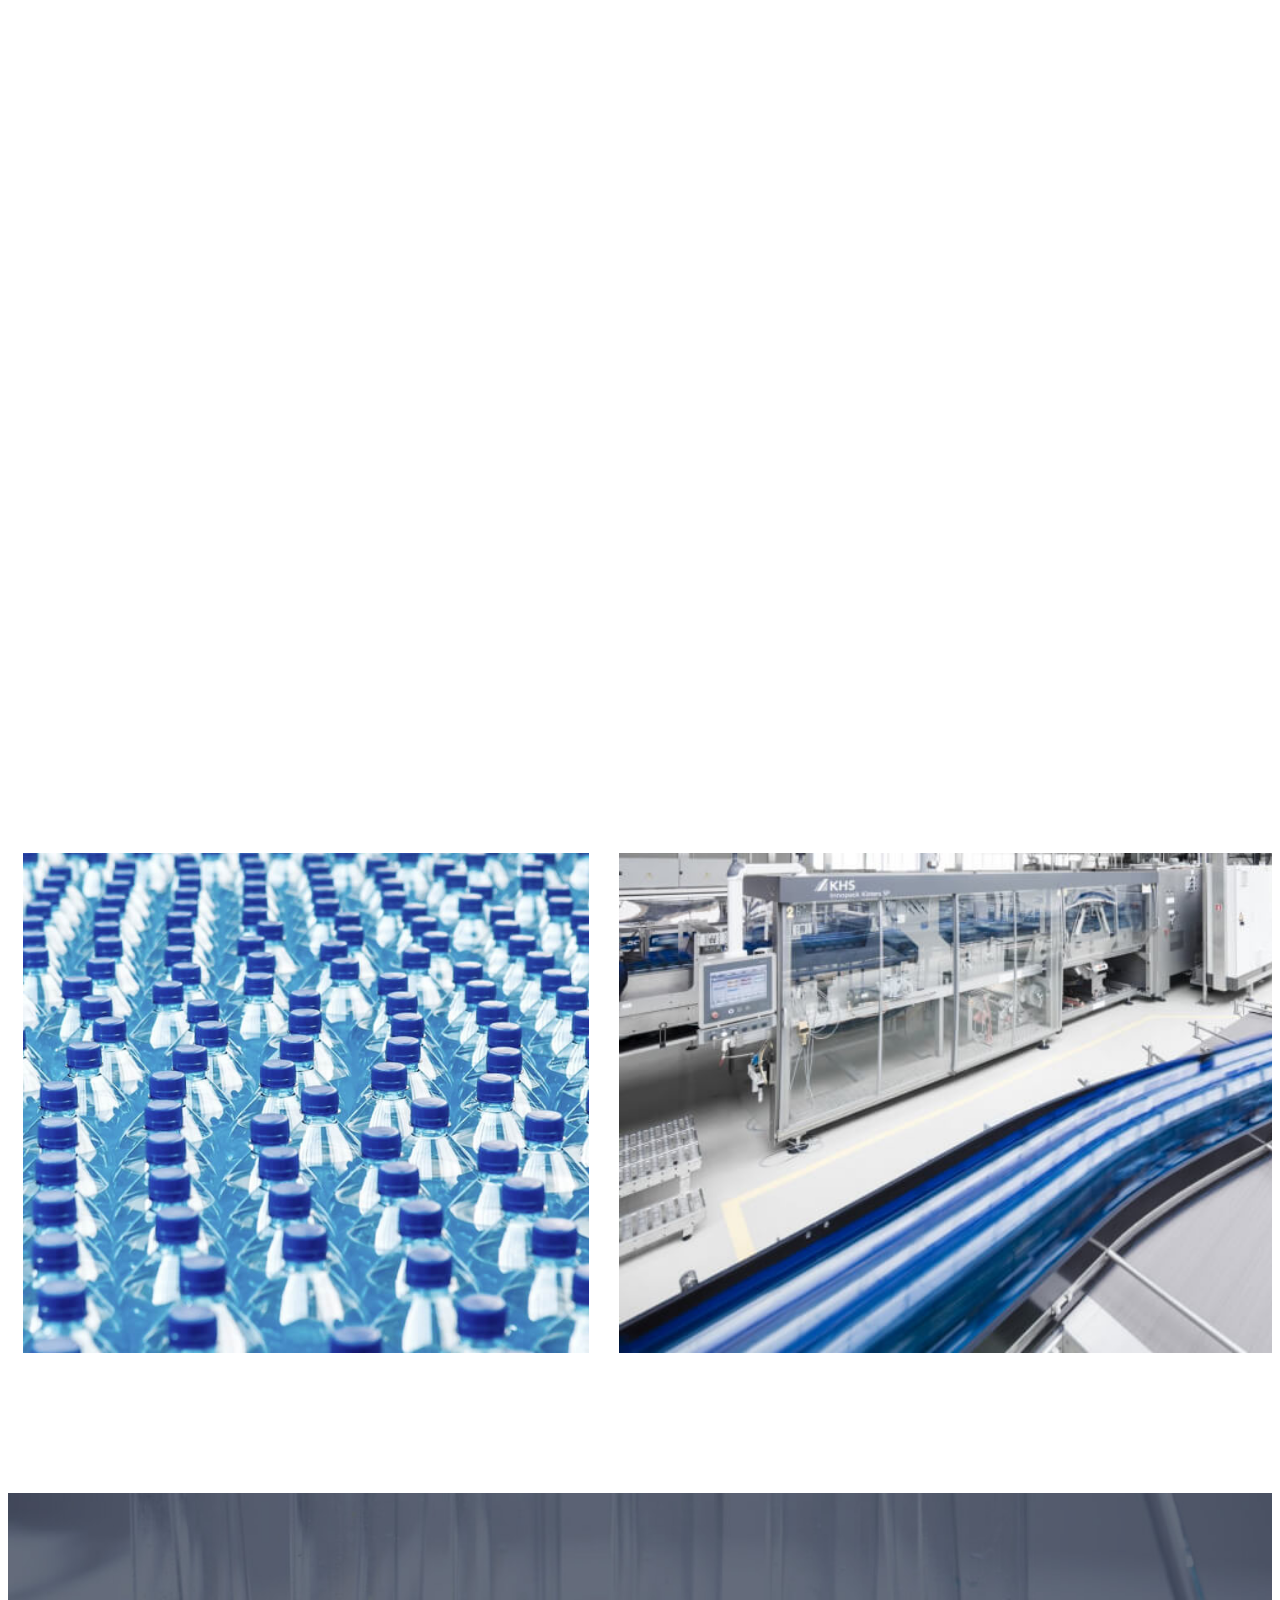
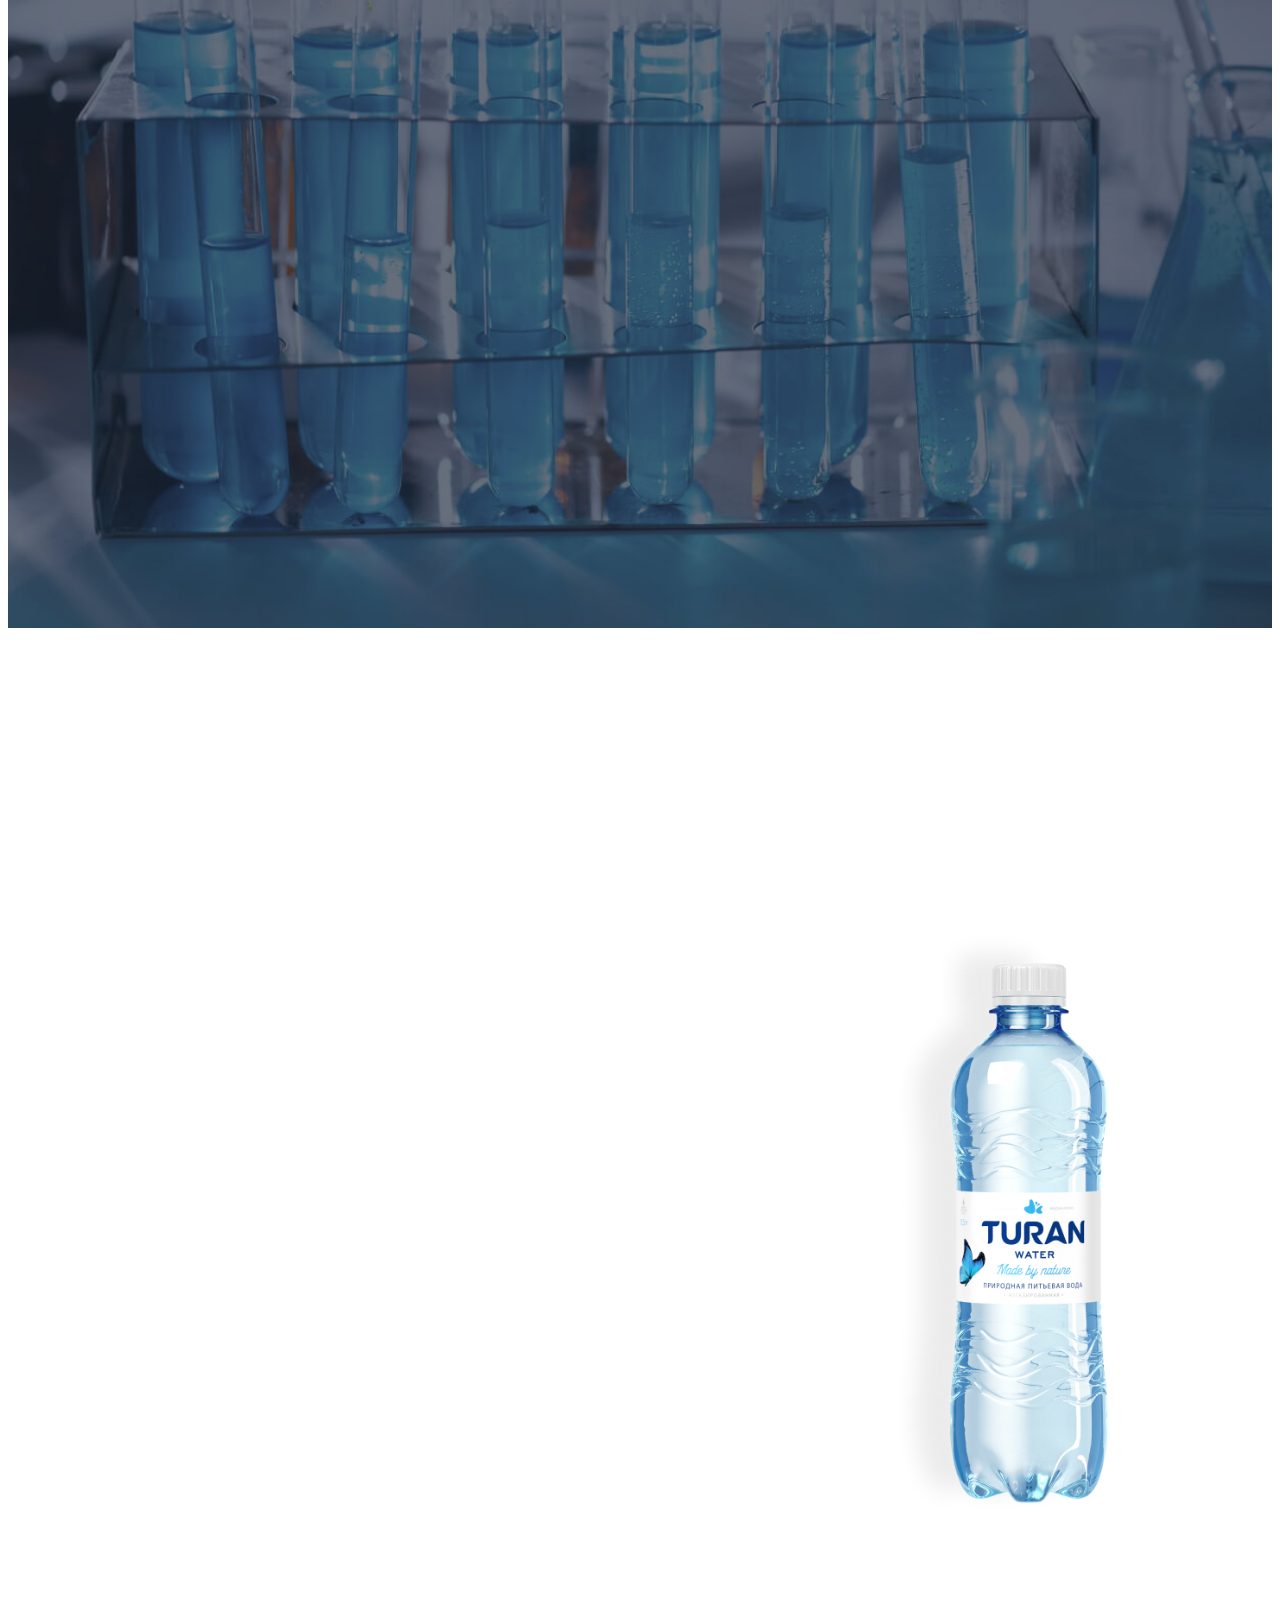
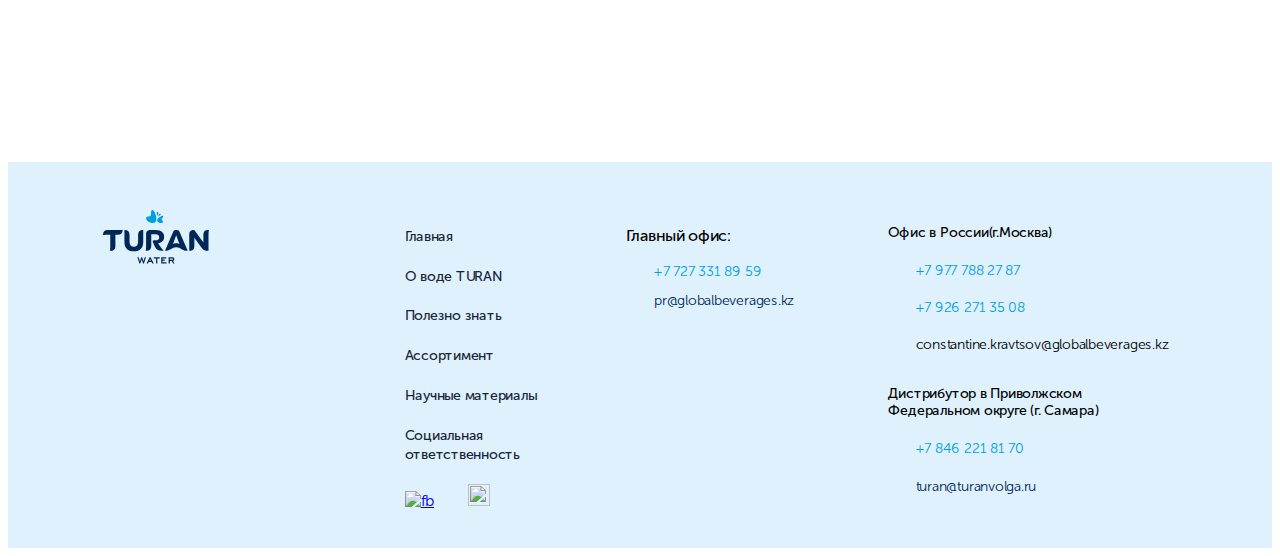
==== commit d5d33598: "about page with animations" ====
--- a/about_turan.html
+++ b/about_turan.html
@@ -10,7 +10,7 @@
     <link rel="stylesheet" href="css/about_turan.css">
     <!-- <script src="https://ajax.googleapis.com/ajax/libs/jquery/3.6.1/jquery.min.js"></script> -->
 </head>
-<body onload="">
+<body onload="animOnScroll(),bub()">
     <header>
         <div class="container">
             <div clas>==</div>
@@ -29,17 +29,28 @@
         <img src="img/about_page/about_bg_tau.jpg" alt="tau">
         <div class="container">
             <div class="born_content">
-                <div class="born_content_title">Рождение воды</div>
-                <div class="born_content_descr">TURAN появилась из древних ледников, которым более</div>
-                <div class="born_content_subtitle">15 000 лет</div>
+                <div class="born_content_title _animator">Рождение воды</div>
+                <div class="born_content_descr _animator">TURAN появилась из древних ледников, которым более</div>
+                <div class="born_content_subtitle _animator">15 000 лет</div>
             </div>
         </div>
         <div class="born_wave"></div>
     </section>
+    <div class="bubbles">
+        <div class="first" id="first"></div>
+        <div class="second" id="second"></div>
+        <div class="third" id="third"></div>
+    </div>
     <section class="origin">
         <div class="container">
-            <div class="origin_title">Месторождение TURAN – одно из <span>пяти</span> редких природных источников легкой воды в мире</div>
-            <div class="origin_text">Вода TURAN добывается на месторождении «Кусколь», расположенном в экологически чистом регионе. Месторождение находится под государственным контролем и круглосуточной охраной.
+            <div class="origin_title _animator">Месторождение TURAN – одно из <span>пяти</span> редких природных источников легкой воды в мире</div>
+            <div class="origin_text _animator">Вода TURAN добывается на месторождении «Кусколь», расположенном в экологически чистом регионе. Месторождение находится под государственным контролем и круглосуточной охраной.
+            </div>
+            <div class="types_bubbles">
+                <div class="fourth _animator" id="fourth"></div>
+                <div class="fifth _animator" id="fifth"></div>
+                <div class="sixth _animator" id="sixth"></div>
+                <div class="seventh _animator" id="seventh"></div>
             </div>
             <div class="origin_mountain">
                 <p class="origin_mountain_depth">Глубина скважины
@@ -53,23 +64,23 @@
         <div class="container">
             <div class="row">
                 <div class="prepare_wrap">
-                    <div class="prepare_wrap_title">Подготовка к розливу</div>
-                    <div class="prepare_wrap_descr">От горных пород TURAN очищают инновационные мембранные фильтры AZUD, сохраняя природные свойства и состав воды в первозданном виде.</div>
-                </div>
-                <div class="prepare_picture"><img src="img/about_page/su_ustinde.jpg" alt=""></div>
+                    <div class="prepare_wrap_title _animator">Подготовка к розливу</div>
+                    <div class="prepare_wrap_descr _animator">От горных пород TURAN очищают инновационные мембранные фильтры AZUD, сохраняя природные свойства и состав воды в первозданном виде.</div>
+                </div>
+                <div class="prepare_picture _animator"><img src="img/about_page/su_ustinde.jpg" alt=""></div>
             </div>
         </div>
     </section>
     <section class="ozon">
         <div class="container">
             <div class="ozon_row">
-                <div class="ozon_turan_img">
+                <div class="ozon_turan_img _animator">
                     <img src="img/about_page/ozoning_botelkeler.jpg" alt="ozoning_botelkeler">
                 </div>
                 <div class="ozon_wrap">
-                    <div class="ozon_wrap_title">Озонирование</div>
-                    <div class="ozon_wrap_descr">Для обеззараживания воды применяют современную технологию озонирования. Озон подается в воду в виде разряда, который через 12 минут превращается в кислород.</div>
-                    <img class="ozon_wrap_img" src="img/about_page/ozoning_2.jpg" alt="ozoning-2"></img>
+                    <div class="ozon_wrap_title _animator">Озонирование</div>
+                    <div class="ozon_wrap_descr _animator">Для обеззараживания воды применяют современную технологию озонирования. Озон подается в воду в виде разряда, который через 12 минут превращается в кислород.</div>
+                    <img class="ozon_wrap_img _animator" src="img/about_page/ozoning_2.jpg" alt="ozoning-2"></img>
                 </div>
             </div>
         </div>
@@ -77,10 +88,10 @@
     <section class="bottling">
         <div class="container">
             <div class="row">
-                <div class="bottling_title">Розлив</div>
+                <div class="bottling_title _animator">Розлив</div>
                 <div class="bottling_wrap">
-                    <div class="bottling_wrap_descr">Вода TURAN разливается на заводе «Кокшетауские минеральные воды» на автоматизированной немецкой линии KHS, мощность линии составляет</div>
-                    <div class="bottling_wrap_hour">27 000 бутылок/час</div>
+                    <div class="bottling_wrap_descr _animator">Вода TURAN разливается на заводе «Кокшетауские минеральные воды» на автоматизированной немецкой линии KHS, мощность линии составляет</div>
+                    <div class="bottling_wrap_hour _animator">27 000 бутылок/час</div>
                 </div>
             </div>
         </div>
@@ -102,23 +113,23 @@
         <div class="container">
             <div class="row">
                 <div class="control_right">
-                    <div class="control_right_title">Казахстанское производство</div>
-                    <div class="control_right_descr">ПЭТ-преформы (бутылки) изготавливаются на собственном производстве HUSKY. Это обеспечивает TURAN 100% казахстанское происхождение</div>
+                    <div class="control_right_title _animator">Казахстанское производство</div>
+                    <div class="control_right_descr _animator">ПЭТ-преформы (бутылки) изготавливаются на собственном производстве HUSKY. Это обеспечивает TURAN 100% казахстанское происхождение</div>
                 </div>
                 <div class="control_left">
-                    <div class="control_left_title">Контроль</div>
+                    <div class="control_left_title _animator">Контроль</div>
                     <ul class="control_left_calendar">
-                        <li class="control_left_calendar_first">
+                        <li class="control_left_calendar_first _animator">
                         <span class="control_left_calendar_first_days">1</span>
                         <span class="control_left_calendar_first_title">ЕЖЕДНЕВНО</span>
                         <p>Мы проводим проверку качества воды в лаборатории KMW</p>
                     </li>
-                        <li class="control_left_calendar_second">
+                        <li class="control_left_calendar_second _animator">
                             <span class="control_left_calendar_second_days"> 30                            </span>
                             <span class="control_left_calendar_second_title">ЕЖЕМЕСЯЧНО</span>
                             <p>Месторождение проходит контроль химического состава и безопасности Комитетом контроля качества МЗ РК</p>
                         </li>
-                        <li class="control_left_calendar_third">
+                        <li class="control_left_calendar_third _animator">
                             <span class="control_left_calendar_third_days">365</span>
                             <span class="control_left_calendar_third_title">ЕЖЕГОДНО</span>
                             <p>Полный химический анализ воды международными и отечественными НИИ</p>
@@ -133,15 +144,17 @@
         <div class="container">
             <div class="composition_wrap">
                 <div class="composition_wrap_content">
-                    <div class="composition_wrap_content_title">Полезно для
-                        здоровья</div>
-                    <div class="composition_wrap_content_descr">
+                    <div class="composition_wrap_content_title">
+                        <div class="composition_wrap_content_title_1 _animator">Полезно для</div>
+                        <div class="composition_wrap_content_title_2 _animator">здоровья</div>
+                    </div>
+                    <div class="composition_wrap_content_descr _animator">
                         <p class="composition_wrap_content_descr_first">TURAN попадает к вам в руки, сохраняя природный баланс микро и макроэлементов, которые идеально усваиваются организмом.</p>
                         <p class="composition_wrap_content_descr_second">Кроме того, TURAN является физиологически полноценной водой – то есть, оказывает нормализующее действие на функциональные системы организма человека и его внутренней среды (кровь, лимфу, тканевую жидкость).</p>
                     </div>
 
                      <div class="composition_wrap_content_elements">
-                        <div class="composition_wrap_content_elements_m1">
+                        <div class="composition_wrap_content_elements_m1 _animator">
                             <div class="composition_wrap_content_elements_m1_icon">
                                 <span class="composition_wrap_content_elements_m1_icon_name">Ca</span>
                                 <span class="composition_wrap_content_elements_m1_icon_subname">кальций</span>
@@ -150,7 +163,7 @@
                                 Природный “строитель” – укрепляет кости
                             </div>
                         </div>
-                        <div class="composition_wrap_content_elements_m2">
+                        <div class="composition_wrap_content_elements_m2 _animator">
                             <div class="composition_wrap_content_elements_m2_icon">
                                 <span class="composition_wrap_content_elements_m2_icon_name">Mg</span>
                                 <span class="composition_wrap_content_elements_m2_icon_subname">магний</span>
@@ -159,7 +172,7 @@
                                 Природный “антистресс” – повышает устойчивость к стрессу
                             </div>
                         </div>
-                        <div class="composition_wrap_content_elements_m3">
+                        <div class="composition_wrap_content_elements_m3 _animator">
                             <div class="composition_wrap_content_elements_m3_icon">
                                 <span class="composition_wrap_content_elements_m3_icon_name">HCO<sub>3</sub></span>
                                 <span class="composition_wrap_content_elements_m3_icon_subname">гидрокарбонаты</span>
@@ -168,7 +181,7 @@
                                 Природные “регуляторы” – обеспечивают водно-солевой баланс
                             </div>
                         </div>
-                        <div class="composition_wrap_content_elements_m4">
+                        <div class="composition_wrap_content_elements_m4 _animator">
                             <div class="composition_wrap_content_elements_m4_icon">
                                 <span class="composition_wrap_content_elements_m4_icon_name">Na+K</span>
                                 <span class="composition_wrap_content_elements_m4_icon_subname">натрий</span>
@@ -177,7 +190,7 @@
                                 Природные “кардиологи” - регулируют работу сердца
                             </div>
                         </div>
-                        <div class="composition_wrap_content_elements_m5">
+                        <div class="composition_wrap_content_elements_m5 _animator">
                             <div class="composition_wrap_content_elements_m5_icon">
                                 <span class="composition_wrap_content_elements_m5_icon_name">F</span>
                                 <span class="composition_wrap_content_elements_m5_icon_subname">фтор</span>
--- a/css/about_turan.css
+++ b/css/about_turan.css
@@ -1,7 +1,6 @@
 body {
   font-family: 'Museo Sans Cyrl 300';
   letter-spacing: -0.24px;
-  position: relative;
 }
 
 header {
@@ -108,28 +107,99 @@
   font-size: 60px;
   margin-bottom: 30px;
   font-family: 'Montserrat Alternates';
+  transform: translateY(100px);
+  opacity: 0;
+  transition: all 1s ease-out;
+}
+.born_content_title._active{
+  transform: translateY(0);
+  opacity: 1;
 }
 
 .born_content_descr {
   margin-bottom: 20px;
   font-size: 16px;
   color: #ffffff;
-}
+  transform: translateY(100px);
+  opacity: 0;
+  transition: all 1.5s ease-out;
+}
+.born_content_descr._active{
+  transform: translateY(0);
+  opacity: 1;
+}
+
 
 .born_content_subtitle {
   font-size: 150px;
   font-family: 'Montserrat Alternates';
   color: rgba(0, 0, 0, 0);
   -webkit-text-stroke: 1px #fff;
+  transform: translateY(100px);
+  opacity: 0;
+  transition: all 2s ease-out;
+}
+.born_content_subtitle._active{
+  transform: translateY(0);
+  opacity: 1;
 }
 
 .born_wave {
   background: url(" https://turanwater.com/assets/img/bottom-wave.svg") repeat-x 0 100%/contain;
   position: absolute;
-  top: 746px;
+  top: 713px;
   width: 100%;
   height: 18px;
 }
+
+.bubbles .first{
+  position: absolute;
+  border: 1px solid #fff;
+  border-radius: 50%;
+}
+ .bubbles .first{
+  transition: all 4s ease 0s;
+  width: 93px;
+  height: 93px;
+  right: 590px;
+  top: 730px;
+  opacity: 0.5;
+} 
+.bubbles .second{
+  position: absolute;
+  border: 1px solid #fff;
+  border-radius: 50%;
+}
+ .bubbles .second{
+  transition: all 4s ease 0.6s;
+  width: 42px;
+  height: 42px;
+  right: 400px;
+  top: 724px;
+}
+.bubbles .third{
+  position: absolute;
+  border-radius: 50%;
+  background: hsla(0,0%,100%,.4);
+}
+ .bubbles .third{
+  transition: all 4s ease 1s;
+  width: 28px;
+  height: 28px;
+  right: 585px;
+  top: 725px;
+}
+.first._active{
+  transform: translateY(-1000px) scale(1.5, 1.5);
+}
+.second._active{
+  transform: translateY(-1000px) scale(1.5, 1.5);
+}
+.third._active{
+  transform: translateY(-1000px) scale(1.5, 1.5);
+}
+
+
 
 .origin {
   padding: 0 0 80px 0;
@@ -145,7 +215,15 @@
   font-size: 66px;
   margin-bottom: 64px;
   color: #002856;
-}
+  transform: translateY(100px);
+  opacity: 0;
+  transition: all 1s ease-out;
+}
+.origin_title._active{
+  transform: translateY(0);
+  opacity: 1;
+}
+
 
 .origin_title span {
   color: #00a0df;
@@ -156,7 +234,74 @@
   margin-left: auto;
   margin-top: 110px;
   line-height: 29px;
-}
+  transform: translateY(100px);
+  opacity: 0;
+  transition: all 1s ease-out;
+}
+.origin_text._active{
+  transform: translateY(0);
+  opacity: 1;
+}
+.origin .types_bubbles div{
+  position: absolute;
+  border-radius: 50%;
+  bottom: -900px;
+  z-index: 1;
+}
+.types_bubbles .fourth{
+  opacity: 0;
+  transition: all 8s ease 0s;
+  width: 57px;
+  height: 57px;
+  background: #00a0df;
+  left: 85%;
+}
+.fourth._active{
+  transform: translateY(-2300px) scale(1.5, 1.5);
+  opacity: 1;
+}
+
+
+.fifth{
+  opacity: 0;
+  transition: all 8s ease 0.5s;
+  width: 21px;
+  height: 21px;
+  background: #00a0df;
+  left: 81%;
+}
+.fifth._active{
+  transform: translateY(-2300px) scale(1.5, 1.5);
+  opacity: 1;
+}
+
+.sixth{
+  opacity: 0;
+  transition: all 8s ease 0.6s;
+  width: 46px;
+  height: 46px;
+  background: #00a0df;
+  left: 63%;
+}
+.sixth._active{
+  transform: translateY(-2300px) scale(1.5, 1.5);
+  opacity: 1;
+}
+
+.seventh{
+  opacity: 0;
+  transition: all 8s ease 0.8s;
+  width: 31px;
+  height: 31px;
+  left: 33%;
+  background: #00a0df;
+}
+.seventh._active{
+  transform: translateY(-2300px) scale(1.5, 1.5);
+  opacity: 1;
+}
+
+
 
 .origin_mountain {
   max-width: 755px;
@@ -201,6 +346,7 @@
   background: url("../img/about_page/tamshy_bg.jpg") no-repeat 50%/cover;
   padding: 150px 0;
   position: relative;
+  height: 500px;
 }
 
 .prepare .container {
@@ -223,16 +369,36 @@
   color: #fff;
   font-size: 60px;
   font-family: 'Montserrat Alternates';
+  transform: translateY(100px);
+  opacity: 0;
+  transition: all 1s ease-out;
+}
+.prepare_wrap_title._active,.prepare_wrap_descr._active{
+  transform: translateY(0);
+  opacity: 1;
 }
 
 .prepare_wrap_descr {
   line-height: 29px;
   max-width: 410px;
   color: #fff;
+  transform: translateY(100px);
+  opacity: 0;
+  transition: all 1.5s ease-out;
 }
 
 .prepare_picture {
+  display: block;
   margin-left: 380px;
+
+  transform: translateY(100px);
+  opacity: 0;
+  transition: all 1s ease-out 0.6s;
+  
+}
+.prepare_picture._active{
+  opacity: 1;
+  transform: translateY(0);
 }
 
 .ozon {
@@ -248,13 +414,21 @@
 .ozon_row {
   display: flex;
 }
-
+.ozon_turan_img{
+  transform: translateY(100px);
+  opacity: 0;
+  transition: all 1s ease-out 0.6s;
+}
 .ozon_turan_img img {
   padding: 0 15px;
   max-width: 400px;
   object-fit: contain;
-}
-
+  
+}
+.ozon_turan_img._active{
+  transform: translateY(0);
+  opacity: 1;
+}
 .ozon_wrap {
   margin-left: 114px;
 }
@@ -264,6 +438,13 @@
   color: #002856;
   font-size: 60px;
   margin-bottom: 34px;
+  transform: translateY(100px);
+  opacity: 0;
+  transition: all 1s ease-out;
+}
+.ozon_wrap_title._active,.ozon_wrap_descr._active{
+  transform: translateY(0);
+  opacity: 1;
 }
 
 .ozon_wrap_descr {
@@ -271,13 +452,22 @@
   line-height: 29px;
   color: #182438;
   margin-bottom: 95px;
+  transform: translateY(100px);
+  opacity: 0;
+  transition: all 1.5s ease-out;
 }
 
 .ozon_wrap_img {
   width: 100%;
   max-width: 280px;
-}
-
+  transform: translateY(100px);
+  opacity: 0;
+  transition: all 1s ease-out 1s;
+}
+.ozon_wrap_img._active{
+  transform: translateY(0);
+  opacity: 1;
+}
 .bottling {
   padding: 40px 0;
 }
@@ -298,16 +488,26 @@
   color: #002856;
   line-height: 19.2px;
   font-size: 60px;
+  transform: translateY(100px);
+  opacity: 0;
+  transition: all 1s ease-out 0s;
 }
 
 .bottling_wrap {
   width: 75%;
+}
+.bottling_title._active, .bottling_wrap_descr._active, .bottling_wrap_hour._active{
+  transform: translateY(0);
+  opacity: 1;
 }
 
 .bottling_wrap_descr {
   max-width: 560px;
   color: #182438;
   margin-bottom: 55px;
+  transform: translateY(100px);
+  opacity: 0;
+  transition: all 1s ease-out 0.2s;
 }
 
 .bottling_wrap_hour {
@@ -316,6 +516,9 @@
   font-family: 'Montserrat Alternates';
   color: rgba(0, 0, 0, 0);
   line-height: 28px;
+  transform: translateY(100px);
+  opacity: 0;
+  transition: all 1s ease-out 0.3s;
 }
 
 .bottling_slider {
@@ -367,11 +570,21 @@
   margin-bottom: 34px;
   font-size: 60px;
   font-family: 'Montserrat Alternates';
+  transform: translateY(100px);
+  opacity: 0;
+  transition: all 1s ease-out;
 }
 
 .control_right_descr {
   line-height: 29px;
   max-width: 460px;
+  transform: translateY(100px);
+  opacity: 0;
+  transition: all 1.4s ease-out;
+}
+.control_right_title._active, .control_right_descr._active{
+  transform: translateY(0);
+  opacity: 1;
 }
 
 .control_left {
@@ -384,8 +597,14 @@
   font-size: 60px;
   font-family: 'Montserrat Alternates';
   margin-left: 35px;
-}
-
+  transform: translateY(100px);
+  opacity: 0;
+  transition: all 1.6s ease-out;
+}
+.control_left_title._active{
+  transform: translateY(0);
+  opacity: 1;
+}
 .control_left_calendar {
   line-height: 20px;
 }
@@ -394,14 +613,21 @@
   list-style: none;
   padding-left: 60px;
   margin-bottom: 30px;
+  
 }
 
 .control_left_calendar li p {
   max-width: 480px;
 }
-
+.control_left_calendar_first._active, .control_left_calendar_second._active,.control_left_calendar_third._active{
+  transform: translateY(0);
+  opacity: 1;
+}
 .control_left_calendar_first {
   position: relative;
+  transform: translateY(100px);
+  opacity: 0;
+  transition: all 2s ease-out;
 }
 
 .control_left_calendar_first_title {
@@ -426,6 +652,9 @@
 
 .control_left_calendar_second {
   position: relative;
+  transform: translateY(100px);
+  opacity: 0;
+  transition: all 2.4s ease-out;
 }
 
 .control_left_calendar_second_title {
@@ -450,6 +679,9 @@
 
 .control_left_calendar_third {
   position: relative;
+  transform: translateY(100px);
+  opacity: 0;
+  transition: all 3s ease-out;
 }
 
 .control_left_calendar_third_title {
@@ -504,13 +736,32 @@
   font-family: 'Montserrat Alternates';
   color: rgba(0, 0, 0, 0);
 }
-
+.composition_wrap_content_title_1{
+  transform: translateX(-100px);
+  opacity: 0;
+  transition: all 2s ease-out;
+}
+.composition_wrap_content_title_2{
+  transform: translateX(100px);
+  opacity: 0;
+  transition: all 2s ease-out;
+}
+.composition_wrap_content_title_1._active, .composition_wrap_content_title_2._active{
+  transform: translateX(0);
+  opacity: 1;
+}
 .composition_wrap_content_descr {
   margin-right: 40px;
   max-width: 365px;
   line-height: 28px;
-}
-
+  transform: translateY(100px);
+  opacity: 0;
+  transition: all 1s ease-out;
+}
+.composition_wrap_content_descr._active{
+  transform: translateY(0);
+  opacity: 1;
+}
 .composition_wrap_content_descr p {
   margin-bottom: 32px;
   color: #182438;
@@ -527,6 +778,13 @@
   width: 92px;
   height: 92px;
   margin-bottom: 24px;
+  transform: translateY(100px);
+  opacity: 0;
+  transition: all 1.4s ease-out;
+}
+.composition_wrap_content_elements_m1._active, .composition_wrap_content_elements_m2._active, .composition_wrap_content_elements_m3._active{
+  transform: translateY(0);
+  opacity: 1;
 }
 
 .composition_wrap_content_elements_m1_text {
@@ -569,6 +827,9 @@
   width: 92px;
   height: 92px;
   margin: -50px 0 0 auto;
+  transform: translateY(100px);
+  opacity: 0;
+  transition: all 2s ease-out;
 }
 
 .composition_wrap_content_elements_m2_text {
@@ -611,6 +872,9 @@
   margin: -30px auto 0 90px;
   width: 112px;
   height: 112px;
+  transform: translateY(100px);
+  opacity: 0;
+  transition: all 2.4s ease-out;
 }
 
 .composition_wrap_content_elements_m3_text {
@@ -654,6 +918,9 @@
   height: 94px;
   margin-bottom: 0;
   margin-right: auto;
+  transform: translateY(100px);
+  opacity: 0;
+  transition: all 2.6s ease-out;
 }
 
 .composition_wrap_content_elements_m4_text {
@@ -697,8 +964,14 @@
   margin-left: 236px;
   width: 74px;
   height: 74px;
-}
-
+  transform: translateY(100px);
+  opacity: 0;
+  transition: all 3s ease-out;
+}
+.composition_wrap_content_elements_m5._active, .composition_wrap_content_elements_m4._active{
+  opacity: 1;
+  transform: translateY(0);
+}
 .composition_wrap_content_elements_m5_text {
   display: none;
 }
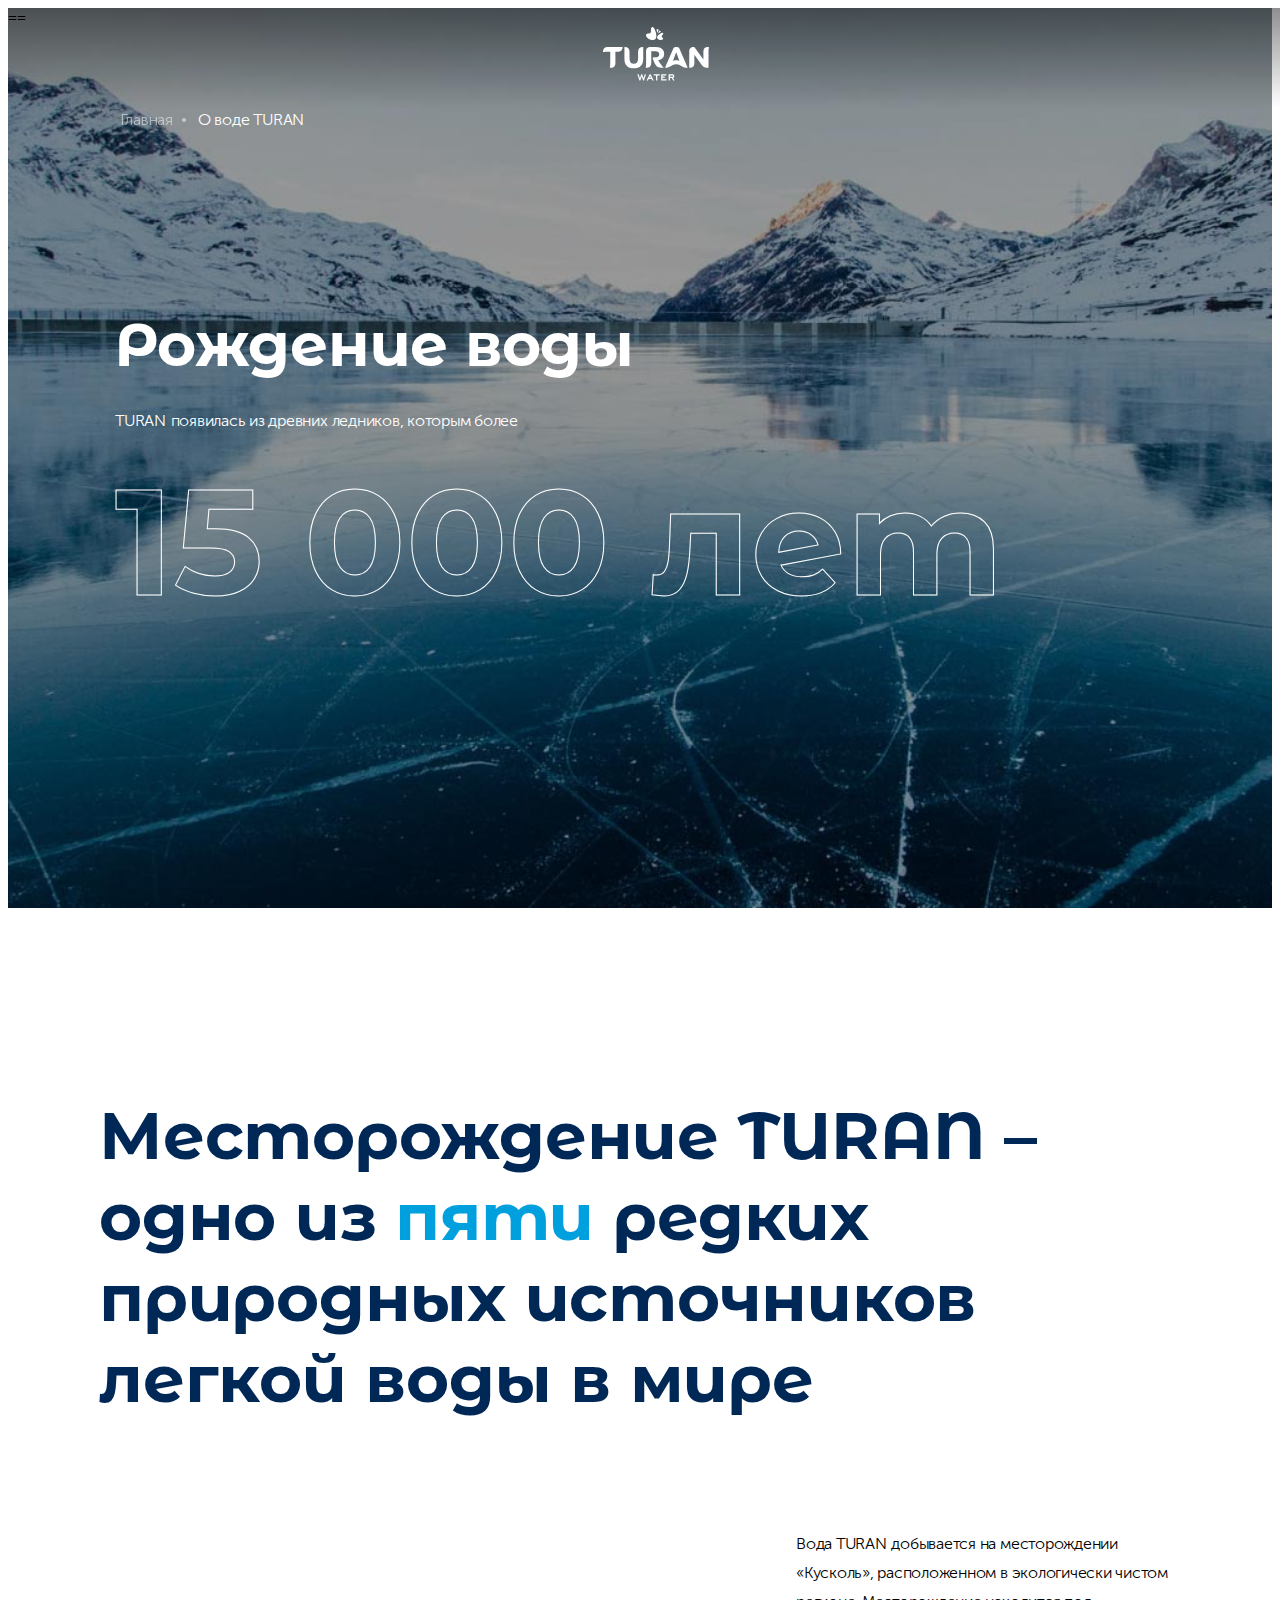
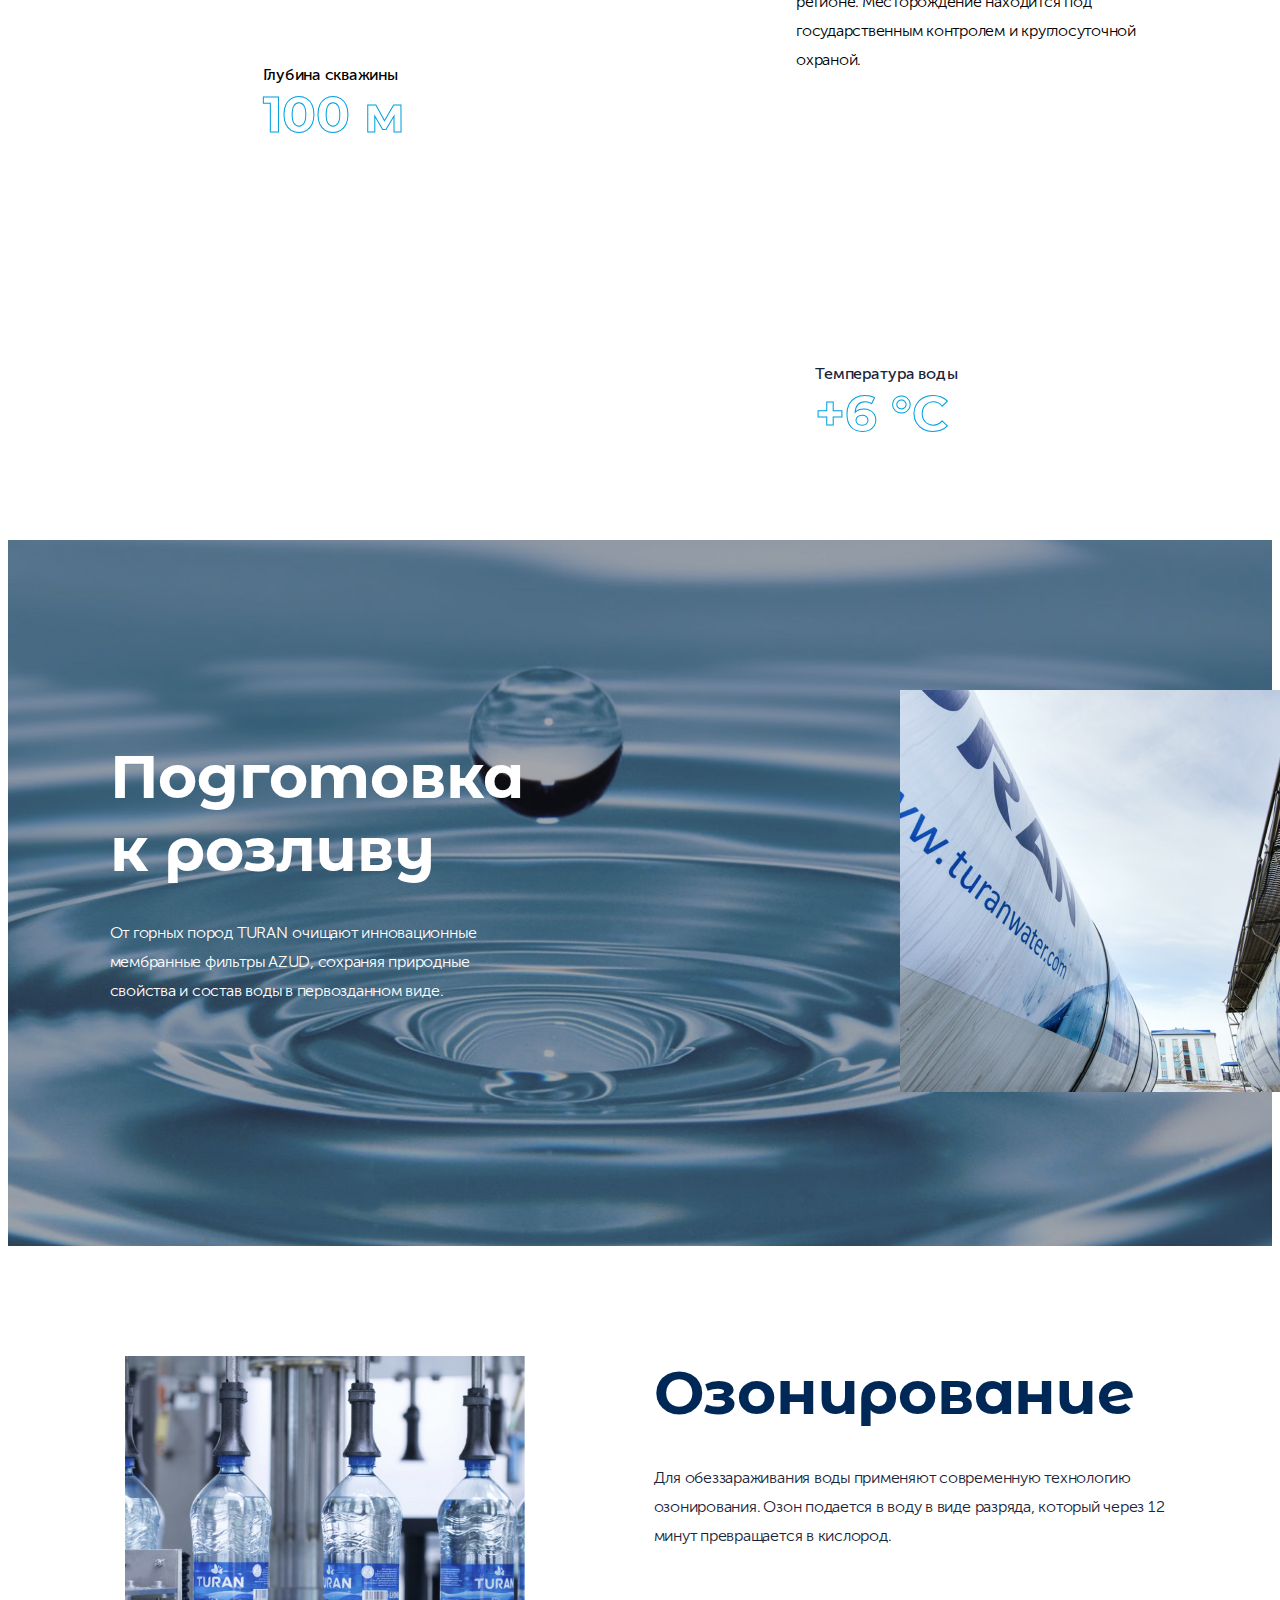
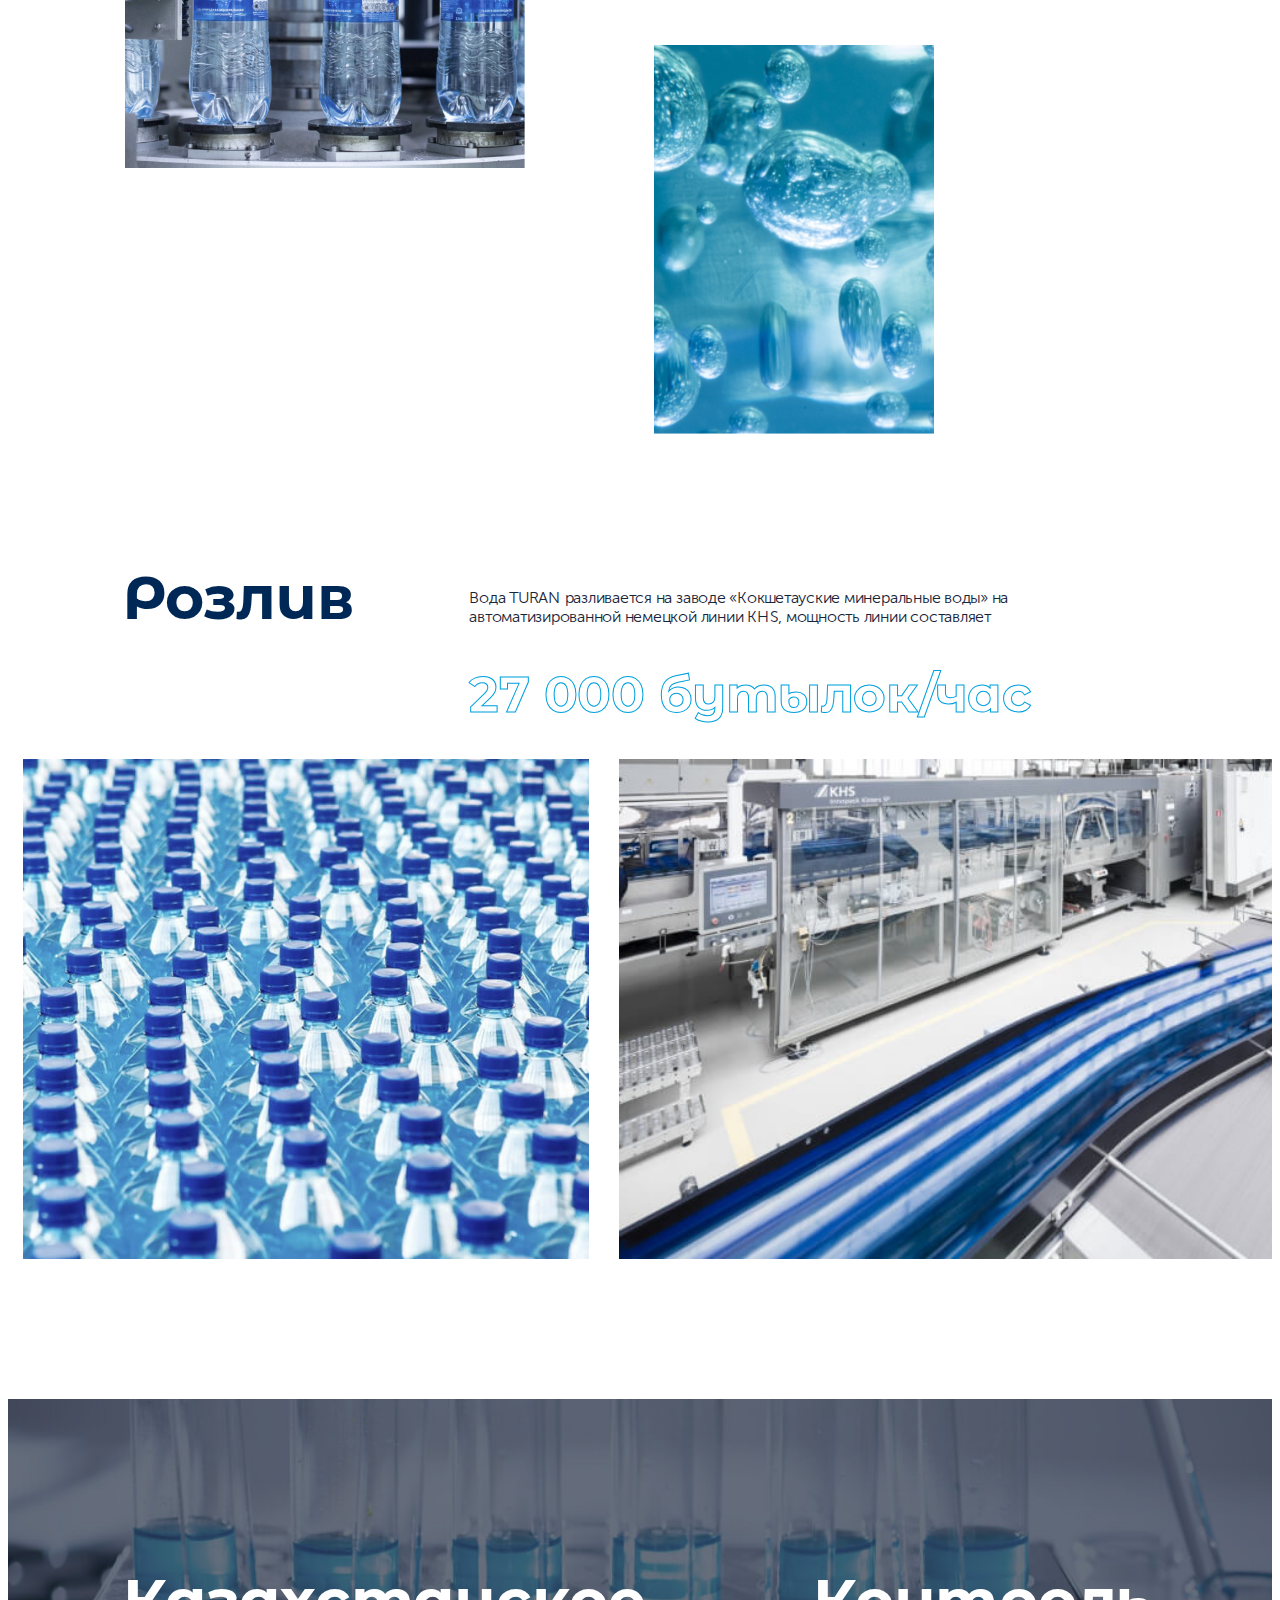
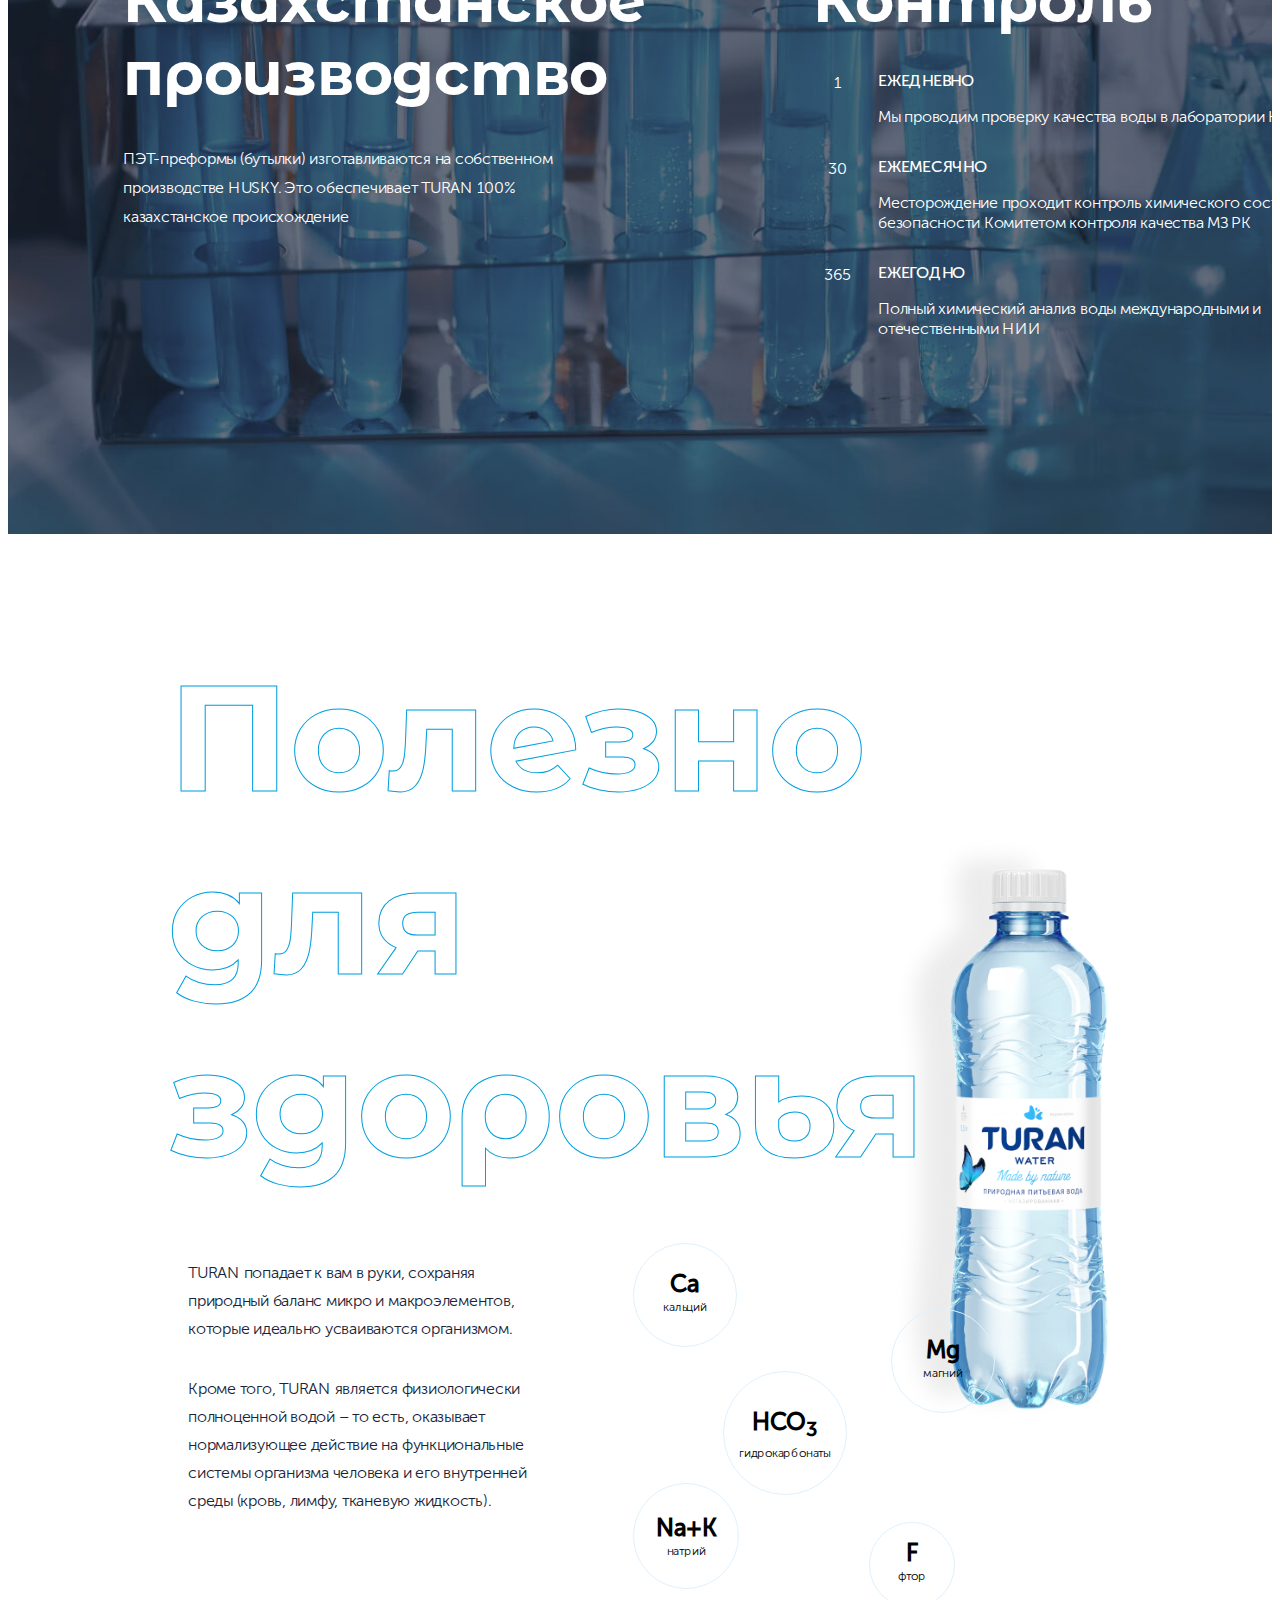
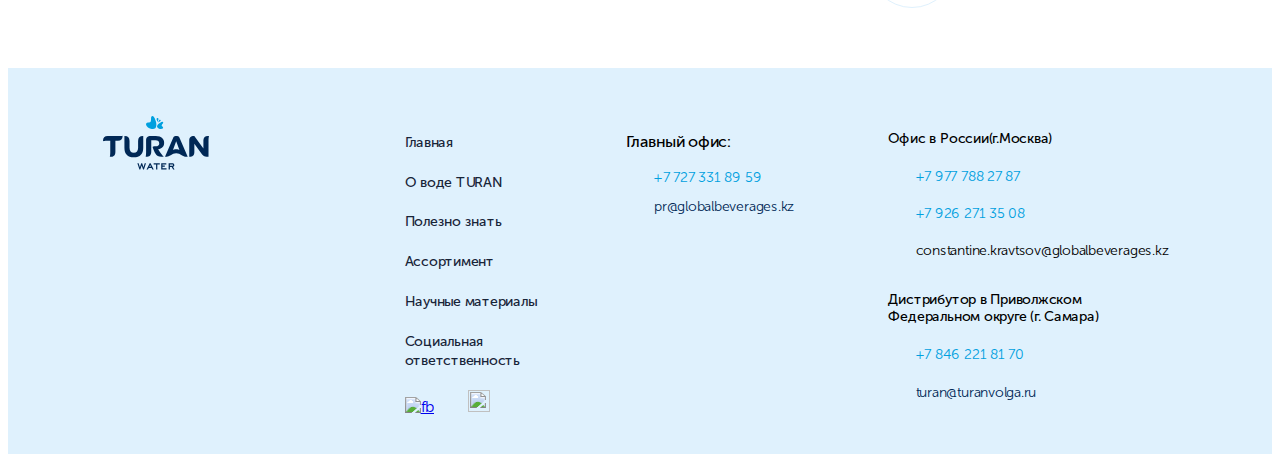
==== commit 1e148163: "just check" ====
--- a/about_turan.html
+++ b/about_turan.html
@@ -20,7 +20,7 @@
     <nav>
         <div class="container">
             <ul>
-                <li><a class="main_page" href="main.html">Главная</a></li>
+                <li><a class="main_page" href="index.html">Главная</a></li>
                 <li><a class="current" href="#">О воде TURAN</a></li>
             </ul>
         </div>
--- a/css/about_turan.css
+++ b/css/about_turan.css
@@ -1,6 +1,7 @@
 body {
   font-family: 'Museo Sans Cyrl 300';
   letter-spacing: -0.24px;
+  position: relative;
 }
 
 header {
@@ -107,99 +108,28 @@
   font-size: 60px;
   margin-bottom: 30px;
   font-family: 'Montserrat Alternates';
-  transform: translateY(100px);
-  opacity: 0;
-  transition: all 1s ease-out;
-}
-.born_content_title._active{
-  transform: translateY(0);
-  opacity: 1;
 }
 
 .born_content_descr {
   margin-bottom: 20px;
   font-size: 16px;
   color: #ffffff;
-  transform: translateY(100px);
-  opacity: 0;
-  transition: all 1.5s ease-out;
-}
-.born_content_descr._active{
-  transform: translateY(0);
-  opacity: 1;
-}
-
+}
 
 .born_content_subtitle {
   font-size: 150px;
   font-family: 'Montserrat Alternates';
   color: rgba(0, 0, 0, 0);
   -webkit-text-stroke: 1px #fff;
-  transform: translateY(100px);
-  opacity: 0;
-  transition: all 2s ease-out;
-}
-.born_content_subtitle._active{
-  transform: translateY(0);
-  opacity: 1;
 }
 
 .born_wave {
   background: url(" https://turanwater.com/assets/img/bottom-wave.svg") repeat-x 0 100%/contain;
   position: absolute;
-  top: 713px;
+  top: 746px;
   width: 100%;
   height: 18px;
 }
-
-.bubbles .first{
-  position: absolute;
-  border: 1px solid #fff;
-  border-radius: 50%;
-}
- .bubbles .first{
-  transition: all 4s ease 0s;
-  width: 93px;
-  height: 93px;
-  right: 590px;
-  top: 730px;
-  opacity: 0.5;
-} 
-.bubbles .second{
-  position: absolute;
-  border: 1px solid #fff;
-  border-radius: 50%;
-}
- .bubbles .second{
-  transition: all 4s ease 0.6s;
-  width: 42px;
-  height: 42px;
-  right: 400px;
-  top: 724px;
-}
-.bubbles .third{
-  position: absolute;
-  border-radius: 50%;
-  background: hsla(0,0%,100%,.4);
-}
- .bubbles .third{
-  transition: all 4s ease 1s;
-  width: 28px;
-  height: 28px;
-  right: 585px;
-  top: 725px;
-}
-.first._active{
-  transform: translateY(-1000px) scale(1.5, 1.5);
-}
-.second._active{
-  transform: translateY(-1000px) scale(1.5, 1.5);
-}
-.third._active{
-  transform: translateY(-1000px) scale(1.5, 1.5);
-}
-
-
 
 .origin {
   padding: 0 0 80px 0;
@@ -215,15 +145,7 @@
   font-size: 66px;
   margin-bottom: 64px;
   color: #002856;
-  transform: translateY(100px);
-  opacity: 0;
-  transition: all 1s ease-out;
-}
-.origin_title._active{
-  transform: translateY(0);
-  opacity: 1;
-}
-
+}
 
 .origin_title span {
   color: #00a0df;
@@ -234,74 +156,7 @@
   margin-left: auto;
   margin-top: 110px;
   line-height: 29px;
-  transform: translateY(100px);
-  opacity: 0;
-  transition: all 1s ease-out;
-}
-.origin_text._active{
-  transform: translateY(0);
-  opacity: 1;
-}
-.origin .types_bubbles div{
-  position: absolute;
-  border-radius: 50%;
-  bottom: -900px;
-  z-index: 1;
-}
-.types_bubbles .fourth{
-  opacity: 0;
-  transition: all 8s ease 0s;
-  width: 57px;
-  height: 57px;
-  background: #00a0df;
-  left: 85%;
-}
-.fourth._active{
-  transform: translateY(-2300px) scale(1.5, 1.5);
-  opacity: 1;
-}
-
-
-.fifth{
-  opacity: 0;
-  transition: all 8s ease 0.5s;
-  width: 21px;
-  height: 21px;
-  background: #00a0df;
-  left: 81%;
-}
-.fifth._active{
-  transform: translateY(-2300px) scale(1.5, 1.5);
-  opacity: 1;
-}
-
-.sixth{
-  opacity: 0;
-  transition: all 8s ease 0.6s;
-  width: 46px;
-  height: 46px;
-  background: #00a0df;
-  left: 63%;
-}
-.sixth._active{
-  transform: translateY(-2300px) scale(1.5, 1.5);
-  opacity: 1;
-}
-
-.seventh{
-  opacity: 0;
-  transition: all 8s ease 0.8s;
-  width: 31px;
-  height: 31px;
-  left: 33%;
-  background: #00a0df;
-}
-.seventh._active{
-  transform: translateY(-2300px) scale(1.5, 1.5);
-  opacity: 1;
-}
-
-
+}
 
 .origin_mountain {
   max-width: 755px;
@@ -346,7 +201,6 @@
   background: url("../img/about_page/tamshy_bg.jpg") no-repeat 50%/cover;
   padding: 150px 0;
   position: relative;
-  height: 500px;
 }
 
 .prepare .container {
@@ -369,36 +223,16 @@
   color: #fff;
   font-size: 60px;
   font-family: 'Montserrat Alternates';
-  transform: translateY(100px);
-  opacity: 0;
-  transition: all 1s ease-out;
-}
-.prepare_wrap_title._active,.prepare_wrap_descr._active{
-  transform: translateY(0);
-  opacity: 1;
 }
 
 .prepare_wrap_descr {
   line-height: 29px;
   max-width: 410px;
   color: #fff;
-  transform: translateY(100px);
-  opacity: 0;
-  transition: all 1.5s ease-out;
 }
 
 .prepare_picture {
-  display: block;
   margin-left: 380px;
-
-  transform: translateY(100px);
-  opacity: 0;
-  transition: all 1s ease-out 0.6s;
-  
-}
-.prepare_picture._active{
-  opacity: 1;
-  transform: translateY(0);
 }
 
 .ozon {
@@ -414,21 +248,13 @@
 .ozon_row {
   display: flex;
 }
-.ozon_turan_img{
-  transform: translateY(100px);
-  opacity: 0;
-  transition: all 1s ease-out 0.6s;
-}
+
 .ozon_turan_img img {
   padding: 0 15px;
   max-width: 400px;
   object-fit: contain;
-  
-}
-.ozon_turan_img._active{
-  transform: translateY(0);
-  opacity: 1;
-}
+}
+
 .ozon_wrap {
   margin-left: 114px;
 }
@@ -438,13 +264,6 @@
   color: #002856;
   font-size: 60px;
   margin-bottom: 34px;
-  transform: translateY(100px);
-  opacity: 0;
-  transition: all 1s ease-out;
-}
-.ozon_wrap_title._active,.ozon_wrap_descr._active{
-  transform: translateY(0);
-  opacity: 1;
 }
 
 .ozon_wrap_descr {
@@ -452,22 +271,13 @@
   line-height: 29px;
   color: #182438;
   margin-bottom: 95px;
-  transform: translateY(100px);
-  opacity: 0;
-  transition: all 1.5s ease-out;
 }
 
 .ozon_wrap_img {
   width: 100%;
   max-width: 280px;
-  transform: translateY(100px);
-  opacity: 0;
-  transition: all 1s ease-out 1s;
-}
-.ozon_wrap_img._active{
-  transform: translateY(0);
-  opacity: 1;
-}
+}
+
 .bottling {
   padding: 40px 0;
 }
@@ -488,26 +298,16 @@
   color: #002856;
   line-height: 19.2px;
   font-size: 60px;
-  transform: translateY(100px);
-  opacity: 0;
-  transition: all 1s ease-out 0s;
 }
 
 .bottling_wrap {
   width: 75%;
-}
-.bottling_title._active, .bottling_wrap_descr._active, .bottling_wrap_hour._active{
-  transform: translateY(0);
-  opacity: 1;
 }
 
 .bottling_wrap_descr {
   max-width: 560px;
   color: #182438;
   margin-bottom: 55px;
-  transform: translateY(100px);
-  opacity: 0;
-  transition: all 1s ease-out 0.2s;
 }
 
 .bottling_wrap_hour {
@@ -516,9 +316,6 @@
   font-family: 'Montserrat Alternates';
   color: rgba(0, 0, 0, 0);
   line-height: 28px;
-  transform: translateY(100px);
-  opacity: 0;
-  transition: all 1s ease-out 0.3s;
 }
 
 .bottling_slider {
@@ -570,21 +367,11 @@
   margin-bottom: 34px;
   font-size: 60px;
   font-family: 'Montserrat Alternates';
-  transform: translateY(100px);
-  opacity: 0;
-  transition: all 1s ease-out;
 }
 
 .control_right_descr {
   line-height: 29px;
   max-width: 460px;
-  transform: translateY(100px);
-  opacity: 0;
-  transition: all 1.4s ease-out;
-}
-.control_right_title._active, .control_right_descr._active{
-  transform: translateY(0);
-  opacity: 1;
 }
 
 .control_left {
@@ -597,14 +384,8 @@
   font-size: 60px;
   font-family: 'Montserrat Alternates';
   margin-left: 35px;
-  transform: translateY(100px);
-  opacity: 0;
-  transition: all 1.6s ease-out;
-}
-.control_left_title._active{
-  transform: translateY(0);
-  opacity: 1;
-}
+}
+
 .control_left_calendar {
   line-height: 20px;
 }
@@ -613,21 +394,14 @@
   list-style: none;
   padding-left: 60px;
   margin-bottom: 30px;
-  
 }
 
 .control_left_calendar li p {
   max-width: 480px;
 }
-.control_left_calendar_first._active, .control_left_calendar_second._active,.control_left_calendar_third._active{
-  transform: translateY(0);
-  opacity: 1;
-}
+
 .control_left_calendar_first {
   position: relative;
-  transform: translateY(100px);
-  opacity: 0;
-  transition: all 2s ease-out;
 }
 
 .control_left_calendar_first_title {
@@ -652,9 +426,6 @@
 
 .control_left_calendar_second {
   position: relative;
-  transform: translateY(100px);
-  opacity: 0;
-  transition: all 2.4s ease-out;
 }
 
 .control_left_calendar_second_title {
@@ -679,9 +450,6 @@
 
 .control_left_calendar_third {
   position: relative;
-  transform: translateY(100px);
-  opacity: 0;
-  transition: all 3s ease-out;
 }
 
 .control_left_calendar_third_title {
@@ -736,32 +504,13 @@
   font-family: 'Montserrat Alternates';
   color: rgba(0, 0, 0, 0);
 }
-.composition_wrap_content_title_1{
-  transform: translateX(-100px);
-  opacity: 0;
-  transition: all 2s ease-out;
-}
-.composition_wrap_content_title_2{
-  transform: translateX(100px);
-  opacity: 0;
-  transition: all 2s ease-out;
-}
-.composition_wrap_content_title_1._active, .composition_wrap_content_title_2._active{
-  transform: translateX(0);
-  opacity: 1;
-}
+
 .composition_wrap_content_descr {
   margin-right: 40px;
   max-width: 365px;
   line-height: 28px;
-  transform: translateY(100px);
-  opacity: 0;
-  transition: all 1s ease-out;
-}
-.composition_wrap_content_descr._active{
-  transform: translateY(0);
-  opacity: 1;
-}
+}
+
 .composition_wrap_content_descr p {
   margin-bottom: 32px;
   color: #182438;
@@ -778,13 +527,6 @@
   width: 92px;
   height: 92px;
   margin-bottom: 24px;
-  transform: translateY(100px);
-  opacity: 0;
-  transition: all 1.4s ease-out;
-}
-.composition_wrap_content_elements_m1._active, .composition_wrap_content_elements_m2._active, .composition_wrap_content_elements_m3._active{
-  transform: translateY(0);
-  opacity: 1;
 }
 
 .composition_wrap_content_elements_m1_text {
@@ -827,9 +569,6 @@
   width: 92px;
   height: 92px;
   margin: -50px 0 0 auto;
-  transform: translateY(100px);
-  opacity: 0;
-  transition: all 2s ease-out;
 }
 
 .composition_wrap_content_elements_m2_text {
@@ -872,9 +611,6 @@
   margin: -30px auto 0 90px;
   width: 112px;
   height: 112px;
-  transform: translateY(100px);
-  opacity: 0;
-  transition: all 2.4s ease-out;
 }
 
 .composition_wrap_content_elements_m3_text {
@@ -918,9 +654,6 @@
   height: 94px;
   margin-bottom: 0;
   margin-right: auto;
-  transform: translateY(100px);
-  opacity: 0;
-  transition: all 2.6s ease-out;
 }
 
 .composition_wrap_content_elements_m4_text {
@@ -964,14 +697,8 @@
   margin-left: 236px;
   width: 74px;
   height: 74px;
-  transform: translateY(100px);
-  opacity: 0;
-  transition: all 3s ease-out;
-}
-.composition_wrap_content_elements_m5._active, .composition_wrap_content_elements_m4._active{
-  opacity: 1;
-  transform: translateY(0);
-}
+}
+
 .composition_wrap_content_elements_m5_text {
   display: none;
 }
@@ -1199,3 +926,15 @@
   height: 18px;
   left: 0;
 }
+
+@media screen and (max-width: 820px) {
+  body {
+    max-width: 820px;
+  }
+  header {
+    max-width: 820px;
+  }
+  .ozon {
+    max-width: 820px;
+  }
+}
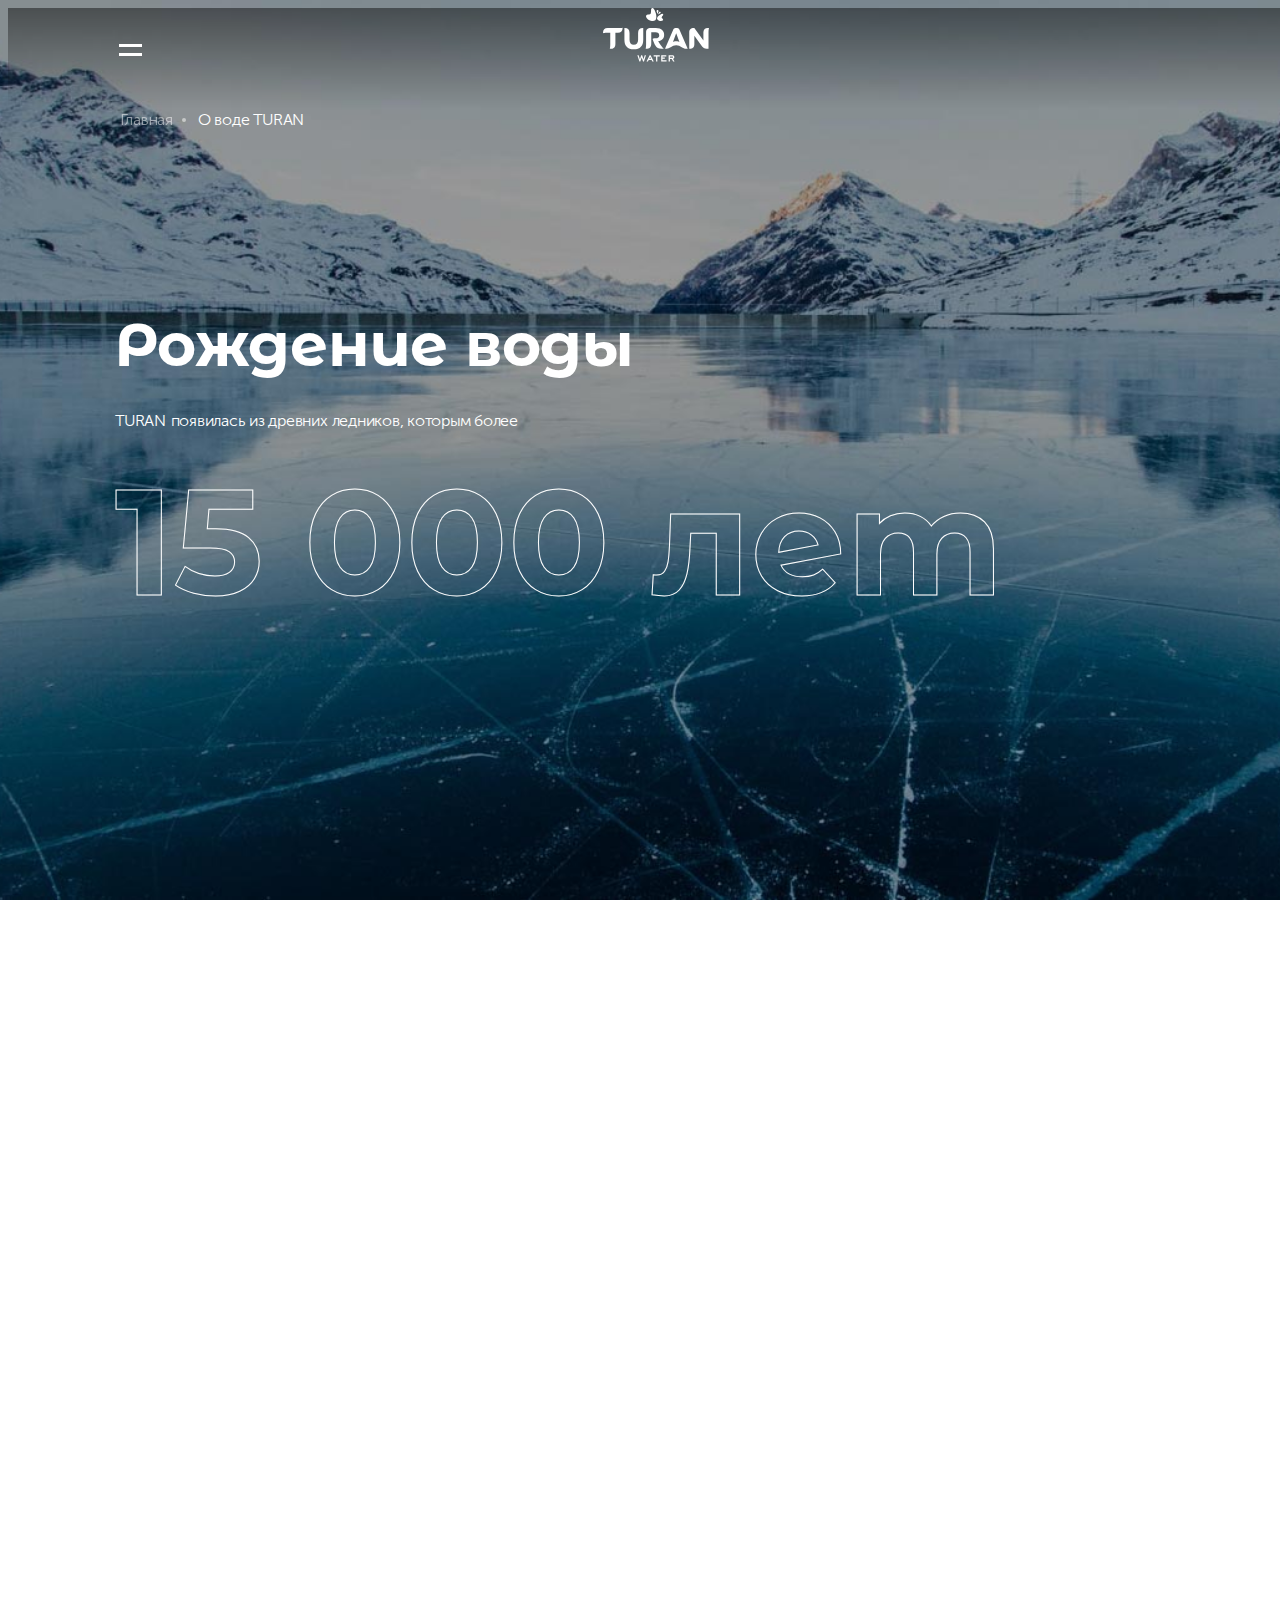
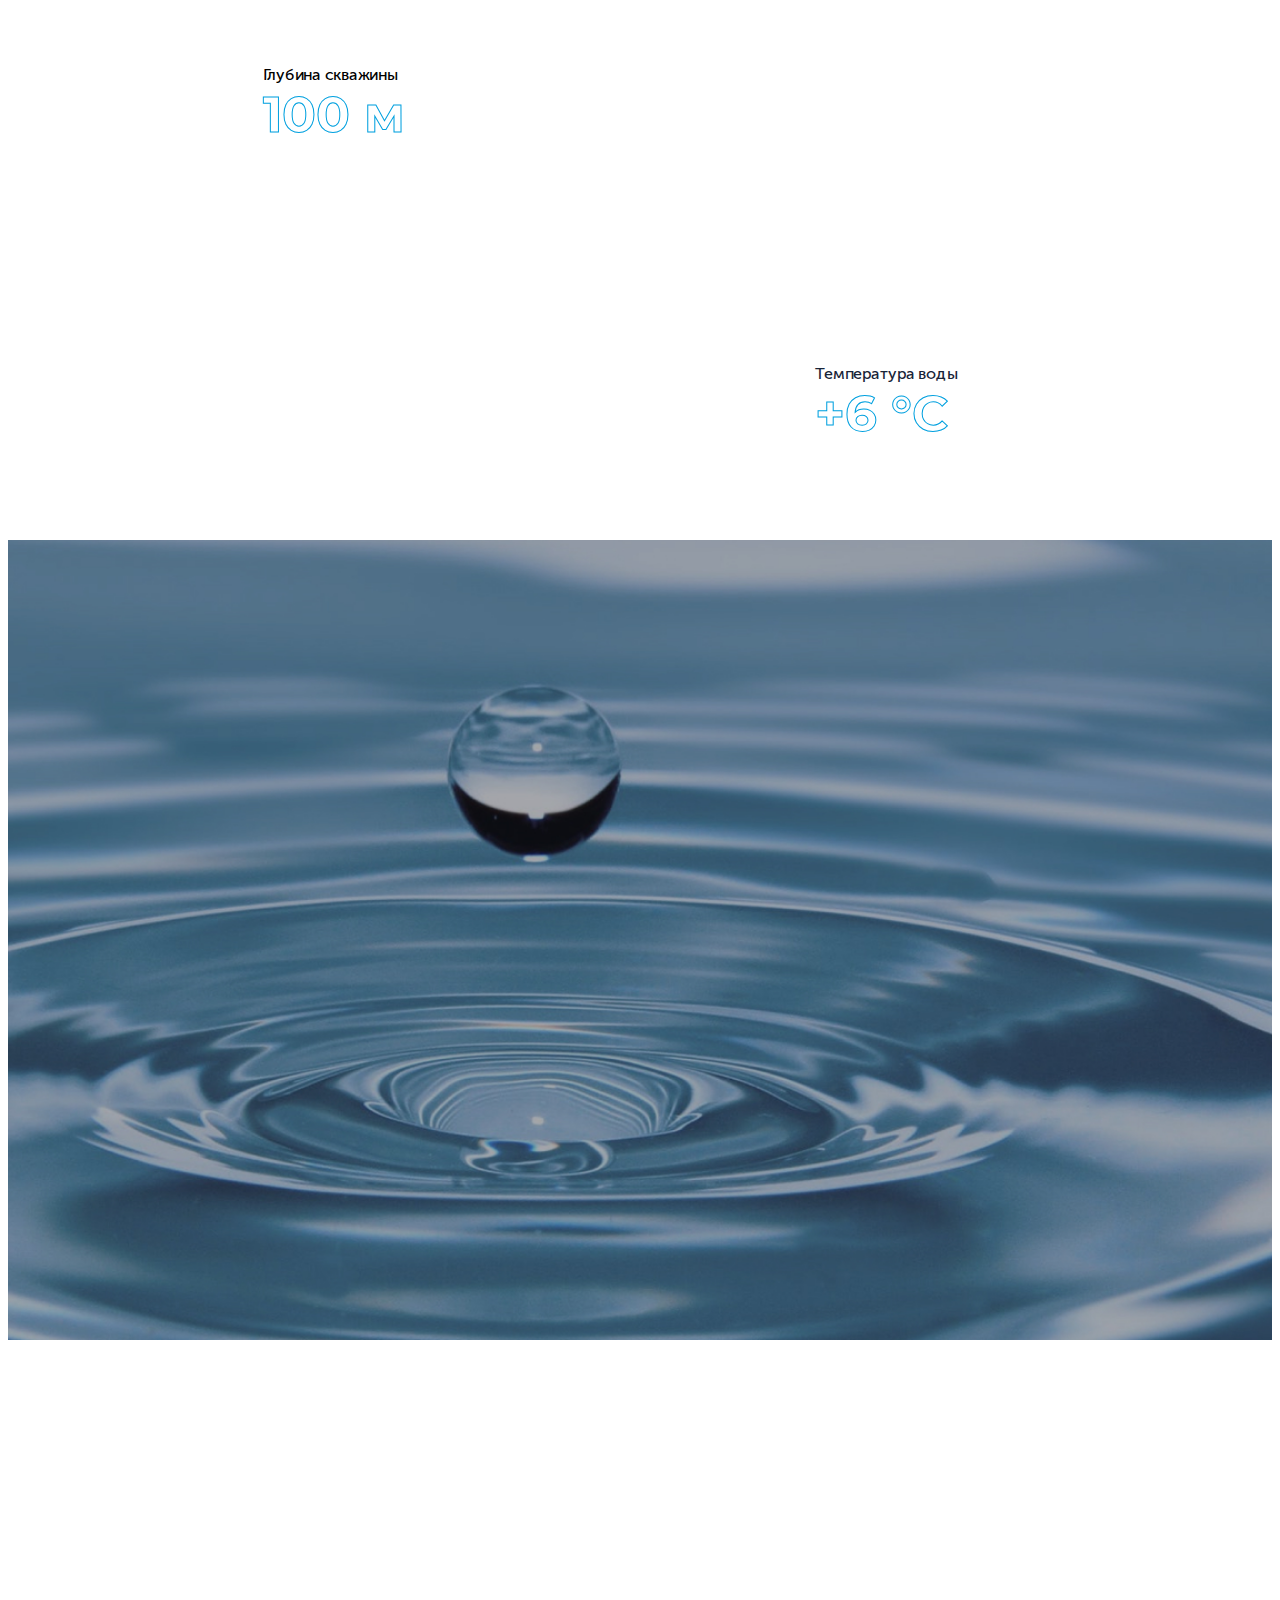
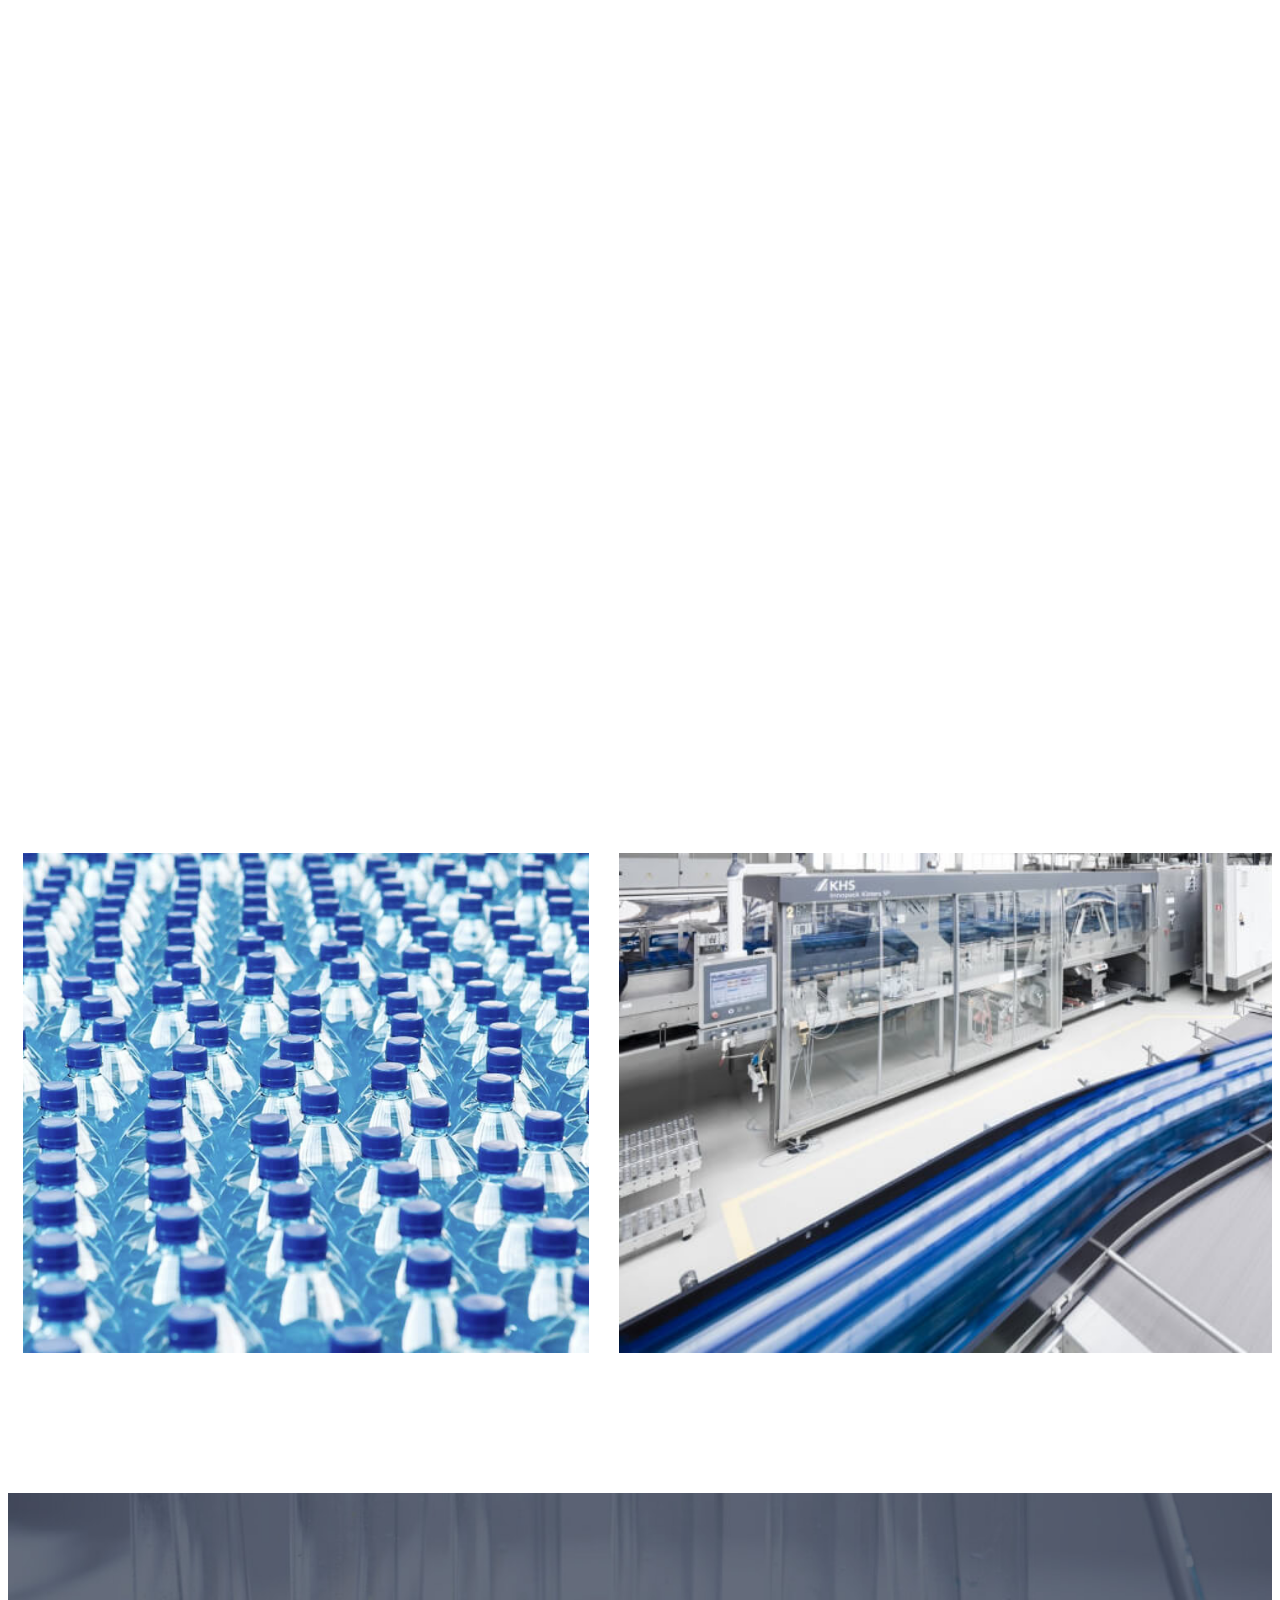
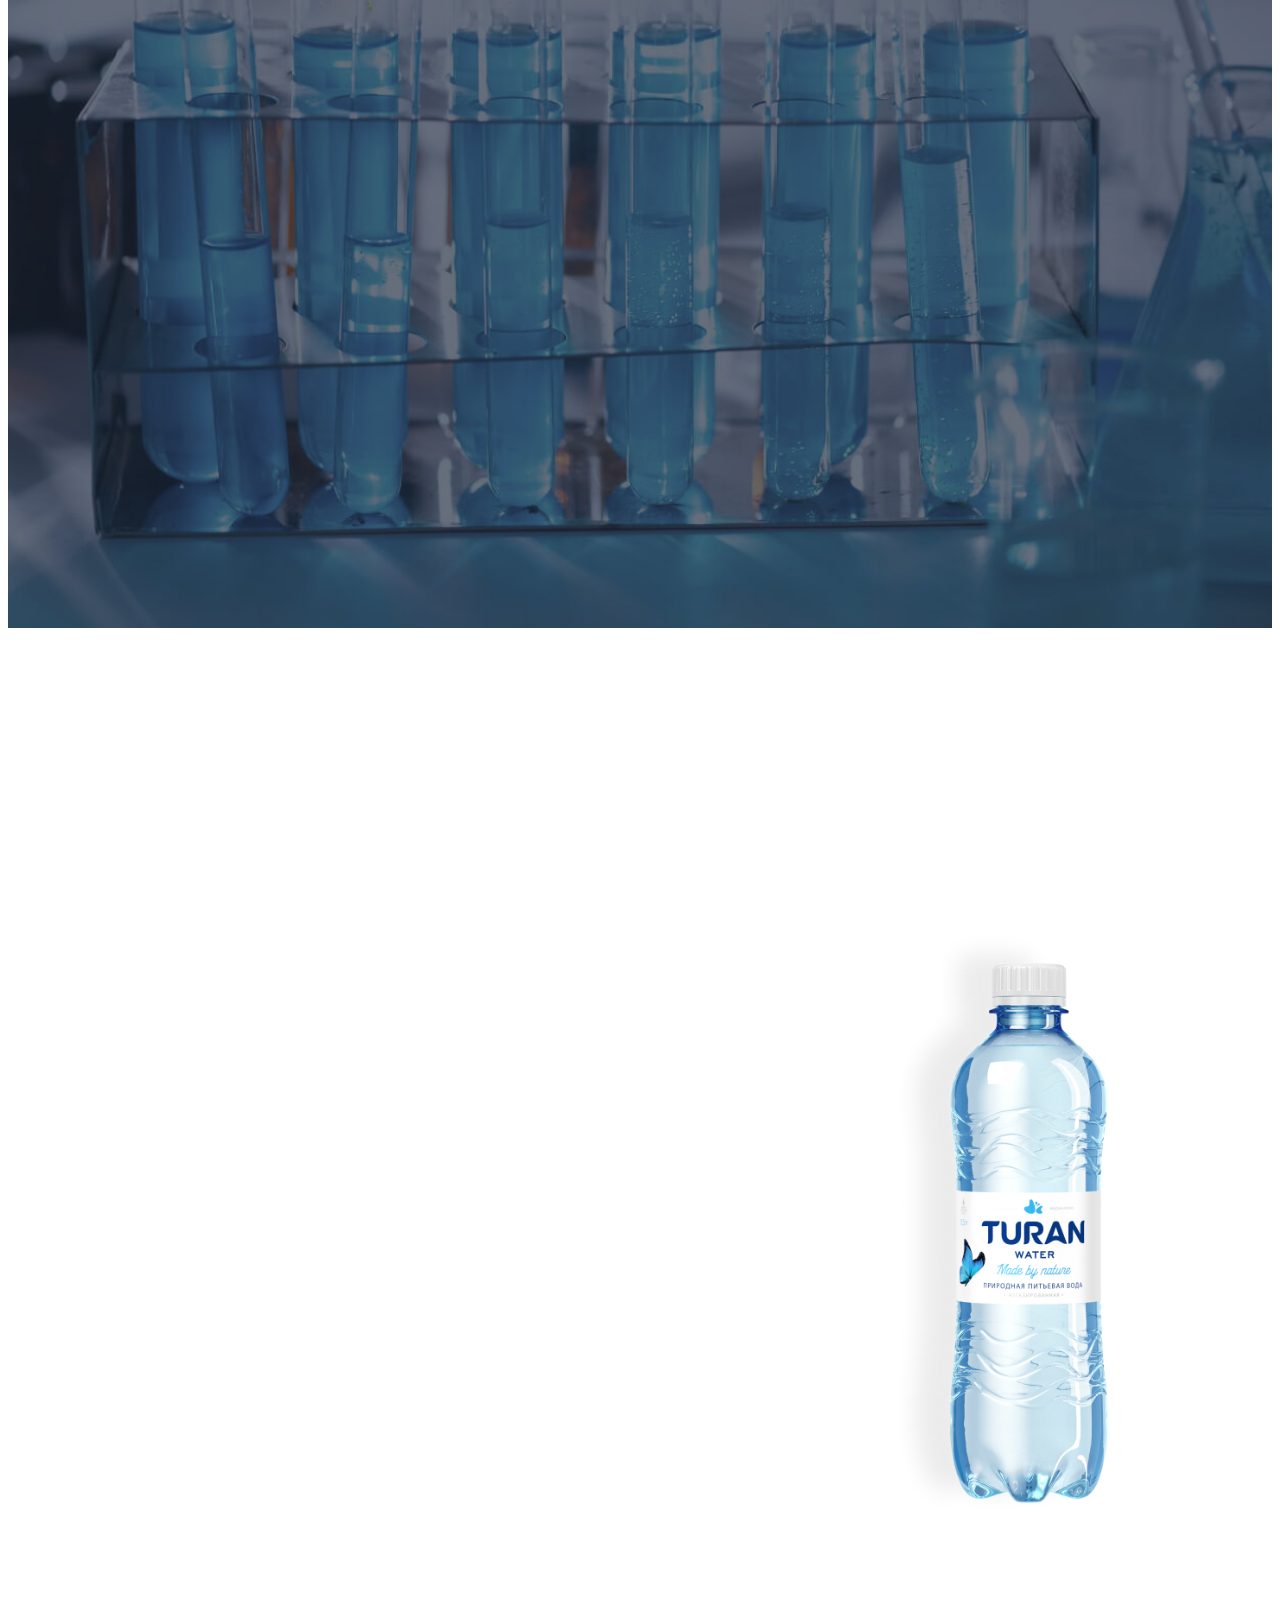
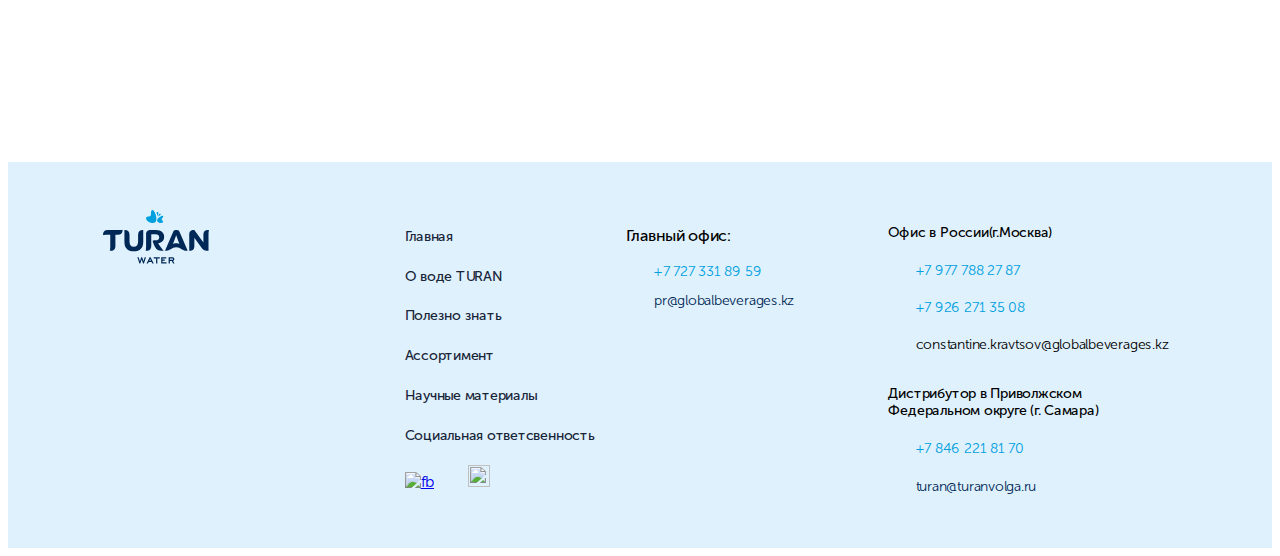
==== commit cd032b74: "last version" ====
--- a/about_turan.html
+++ b/about_turan.html
@@ -11,17 +11,36 @@
     <!-- <script src="https://ajax.googleapis.com/ajax/libs/jquery/3.6.1/jquery.min.js"></script> -->
 </head>
 <body onload="animOnScroll(),bub()">
+    <section class="burger">
+        <input type="checkbox" id="burger">
+        <label for="burger"></label>
+        <nav>
+            <ul>
+                <li><a href="index.html">Главная</a></li>
+                <li><a href="about_turan.html">О воде TURAN</a></li>
+                <li><a href="useful.html">Полезно знать</a></li>
+                <li><a href="assortment.html">Ассортимент</a></li>
+                <li><a href="sciencs_materials.html">Научные материалы</a></li>
+                <li><a href="respon.html">Социальная ответсвенность</a></li>
+            </ul>
+        </nav>
+        <div class="burger_logo"></div>
+        <div class="burger_social_link">
+            <a href="https://www.facebook.com/turanwater"><img src="https://turanwater.com/assets/img/fb.svg" alt="facebook_link"></a>
+            <a href="https://www.instagram.com/turanwater/"><img src="https://turanwater.com/assets/img/insta.svg" alt="insta_link"></a>
+        </div>
+    </section>
     <header>
         <div class="container">
-            <div clas>==</div>
-            <a href="#" class="header_logo"></a>
+            <div clas></div>
+            <a href="index.html" class="header_logo"></a>
         </div>
     </header>
     <nav>
         <div class="container">
             <ul>
                 <li><a class="main_page" href="index.html">Главная</a></li>
-                <li><a class="current" href="#">О воде TURAN</a></li>
+                <li><a class="current" href="about_turan.html">О воде TURAN</a></li>
             </ul>
         </div>
     </nav>
@@ -97,6 +116,9 @@
         </div>
         <div class="bottling_slider" id="bottling_slider">
             <div class="bottling_slider_path" id="bottling_slider_path">
+                <img src="img/about_page/slider/bottling-1.jpg" alt="">
+                <img src="img/about_page/slider/bottling-2.jpg" alt="">
+                <img src="img/about_page/slider/bottling-3.jpg" alt="">
                 <img src="img/about_page/slider/bottling-1.jpg" alt="">
                 <img src="img/about_page/slider/bottling-2.jpg" alt="">
                 <img src="img/about_page/slider/bottling-3.jpg" alt="">
@@ -208,22 +230,22 @@
         <div class="container">
             <div class="row">
                 <div class="row_logo">
-                    <a href="#">
+                    <a href="index.html">
                         <img src="img/main_page/logo/logo_turan.svg" alt="logo_turan">
                     </a>
                 </div>
                 <div class="row_product">
                     <ul class="row_product_list">
-                        <li><a href="#">Главная</a></li>
-                        <li><a href="#">О воде TURAN</a></li>
-                        <li><a href="#">Полезно знать</a></li>
-                        <li><a href="#">Ассортимент</a></li>
-                        <li><a href="#">Научные материалы</a></li>
-                        <li><a href="#">Социальная ответственность</a></li>
+                        <li><a href="index.html">Главная</a></li>
+                        <li><a href="about_turan.html">О воде TURAN</a></li>
+                        <li><a href="useful.html">Полезно знать</a></li>
+                        <li><a href="assortment/html">Ассортимент</a></li>
+                        <li><a href="sciencs_materials.html">Научные материалы</a></li>
+                        <li><a href="respon.html">Социальная ответсвенность</a></li>
                     </ul>
                     <div class="row_product_socials">
-                        <a href="#"><img src="https://turanwater.com/assets/img/fb.svg" alt="fb"></a>
-                        <a href="#"><img src="https://turanwater.com/assets/img/insta.svg" alt=""></a>
+                        <a href="https://www.facebook.com/turanwater"><img src="https://turanwater.com/assets/img/fb.svg" alt="fb"></a>
+                        <a href="https://www.instagram.com/turanwater/"><img src="https://turanwater.com/assets/img/insta.svg" alt=""></a>
                     </div>
                 </div>
                 <div class="row_main_office">
--- a/css/about_turan.css
+++ b/css/about_turan.css
@@ -1,8 +1,144 @@
 body {
   font-family: 'Museo Sans Cyrl 300';
   letter-spacing: -0.24px;
-  position: relative;
-}
+}
+
+.burger .burger_logo{
+  display: none;
+  position: fixed;
+  width: 106px;
+  height: 54px;
+  top: 40px;
+  left: 77px;
+  z-index: 101;
+  background: url("../img/main_page/logo/logo_turan.svg") no-repeat 50%/cover;
+}
+
+.burger .burger_social_link{
+  cursor: pointer;
+  display: none;
+  position: fixed;
+  bottom: 20px;
+  right: 105px;
+  z-index: 101;
+}
+
+.burger .burger_social_link a img{
+  height: 22px;
+  width: 22px;
+}
+
+.burger .burger_social_link a img:first-child{
+  margin-right: 25px;
+}
+
+#burger, [for=burger]{
+  cursor: pointer;
+  display: none;
+}
+
+[for=burger]{
+  display: block;
+  width: 30px;
+  font-size: 50px;
+  text-align: center;
+  position: fixed;
+  left: 115px;
+  top: 17px;
+  z-index: 101;
+}
+
+[for=burger]::before{
+  content: '=';
+  color: white;
+}
+
+.burger nav{
+  display: none;
+  position: fixed;
+  top: 0;
+  background: white;
+  width: 100%;
+  height: 100vh;
+  z-index: 100;
+  border: 3px solid orange;
+}
+
+.burger nav ul{
+  text-align: center;
+  margin-top: 180px;
+  padding: 0;
+  list-style-type: none;
+  user-select: none;
+}
+
+.burger nav ul li{
+  margin-bottom: 33px;
+}
+
+.burger nav ul li a{
+  text-align: center;
+  font-size: 38px;
+  letter-spacing: -0.24px;
+  text-decoration: none;  
+  color: #002856;
+  -webkit-text-stroke: 1px #002856;
+  font-family: 'Montserrat Alternates',sans-serif;
+  opacity: 1;
+}
+
+.burger nav ul > li:first-child a{
+  color: #00a0df;
+  -webkit-text-stroke: 1px #00a0df;
+}
+
+.burger nav ul li a:hover{
+  color: white;
+  transition: all 0.5s ease 0s;
+}
+
+#burger:checked + label + nav{
+  display: block;
+  animation: show .5s ease;
+}
+
+#burger:checked + label + nav + .burger_logo{
+  display: block;
+}
+
+#burger:checked + label + nav + .burger_logo + .burger_social_link{
+  display: block;
+}
+
+
+#burger:checked + [for=burger]::before{
+  content: 'X';
+  position: fixed;
+  font-size: 20px;
+  font-family: 'Museo Sans Cyrl 500',sans-serif;
+  top: -50px;
+  right: -58px;
+  padding-top: 110px;
+  padding-right: 40px;
+  cursor: pointer;
+  color: #00a0df;
+
+  text-align: center;
+  width: 180px;
+  height: 180px;
+  background: url("../img/main_page/btn_wave_dark.svg") no-repeat;
+
+}
+
+
+@keyframes show{
+  0%{
+    opacity: 0;
+  }100%{
+    opacity: 1;
+  }
+}
+
 
 header {
   height: 80px;
@@ -108,12 +244,28 @@
   font-size: 60px;
   margin-bottom: 30px;
   font-family: 'Montserrat Alternates';
+  transform: translateY(100px);
+  opacity: 0;
+  transition: all 1s ease-out;
+}
+
+.born_content_title._active {
+  transform: translateY(0);
+  opacity: 1;
 }
 
 .born_content_descr {
   margin-bottom: 20px;
   font-size: 16px;
   color: #ffffff;
+  transform: translateY(100px);
+  opacity: 0;
+  transition: all 1.5s ease-out;
+}
+
+.born_content_descr._active {
+  transform: translateY(0);
+  opacity: 1;
 }
 
 .born_content_subtitle {
@@ -121,14 +273,68 @@
   font-family: 'Montserrat Alternates';
   color: rgba(0, 0, 0, 0);
   -webkit-text-stroke: 1px #fff;
+  transform: translateY(100px);
+  opacity: 0;
+  transition: all 2s ease-out;
+}
+
+.born_content_subtitle._active {
+  transform: translateY(0);
+  opacity: 1;
 }
 
 .born_wave {
   background: url(" https://turanwater.com/assets/img/bottom-wave.svg") repeat-x 0 100%/contain;
   position: absolute;
-  top: 746px;
+  top: 713px;
   width: 100%;
   height: 18px;
+}
+
+.bubbles .first {
+  position: absolute;
+  border: 1px solid #fff;
+  border-radius: 50%;
+  transition: all 4s ease 0s;
+  width: 93px;
+  height: 93px;
+  right: 590px;
+  top: 730px;
+  opacity: 0.5;
+}
+
+.bubbles .second {
+  position: absolute;
+  border: 1px solid #fff;
+  border-radius: 50%;
+  transition: all 4s ease 0.6s;
+  width: 42px;
+  height: 42px;
+  right: 400px;
+  top: 724px;
+}
+
+.bubbles .third {
+  position: absolute;
+  border-radius: 50%;
+  background: rgba(255, 255, 255, 0.4);
+  transition: all 4s ease 1s;
+  width: 28px;
+  height: 28px;
+  right: 585px;
+  top: 725px;
+}
+
+.first._active {
+  transform: translateY(-1000px) scale(1.5, 1.5);
+}
+
+.second._active {
+  transform: translateY(-1000px) scale(1.5, 1.5);
+}
+
+.third._active {
+  transform: translateY(-1000px) scale(1.5, 1.5);
 }
 
 .origin {
@@ -138,6 +344,13 @@
 .origin .container {
   padding: 0 15px;
   margin: 0 76px;
+}
+
+.origin .types_bubbles div {
+  position: absolute;
+  border-radius: 50%;
+  bottom: -900px;
+  z-index: 1;
 }
 
 .origin_title {
@@ -145,6 +358,14 @@
   font-size: 66px;
   margin-bottom: 64px;
   color: #002856;
+  transform: translateY(100px);
+  opacity: 0;
+  transition: all 1s ease-out;
+}
+
+.origin_title._active {
+  transform: translateY(0);
+  opacity: 1;
 }
 
 .origin_title span {
@@ -156,6 +377,70 @@
   margin-left: auto;
   margin-top: 110px;
   line-height: 29px;
+  transform: translateY(100px);
+  opacity: 0;
+  transition: all 1s ease-out;
+}
+
+.origin_text._active {
+  transform: translateY(0);
+  opacity: 1;
+}
+
+.types_bubbles .fourth {
+  opacity: 0;
+  transition: all 8s ease 0s;
+  width: 57px;
+  height: 57px;
+  background: #00a0df;
+  left: 85%;
+}
+
+.fourth._active {
+  transform: translateY(-2300px) scale(1.5, 1.5);
+  opacity: 1;
+}
+
+.fifth {
+  opacity: 0;
+  transition: all 8s ease 0.5s;
+  width: 21px;
+  height: 21px;
+  background: #00a0df;
+  left: 81%;
+}
+
+.fifth._active {
+  transform: translateY(-2300px) scale(1.5, 1.5);
+  opacity: 1;
+}
+
+.sixth {
+  opacity: 0;
+  transition: all 8s ease 0.6s;
+  width: 46px;
+  height: 46px;
+  background: #00a0df;
+  left: 63%;
+}
+
+.sixth._active {
+  transform: translateY(-2300px) scale(1.5, 1.5);
+  opacity: 1;
+}
+
+.seventh {
+  opacity: 0;
+  transition: all 8s ease 0.8s;
+  width: 31px;
+  height: 31px;
+  left: 33%;
+  background: #00a0df;
+}
+
+.seventh._active {
+  transform: translateY(-2300px) scale(1.5, 1.5);
+  opacity: 1;
 }
 
 .origin_mountain {
@@ -201,6 +486,7 @@
   background: url("../img/about_page/tamshy_bg.jpg") no-repeat 50%/cover;
   padding: 150px 0;
   position: relative;
+  height: 500px;
 }
 
 .prepare .container {
@@ -223,16 +509,36 @@
   color: #fff;
   font-size: 60px;
   font-family: 'Montserrat Alternates';
+  transform: translateY(100px);
+  opacity: 0;
+  transition: all 1s ease-out;
+}
+
+.prepare_wrap_title._active, .prepare_wrap_descr._active {
+  transform: translateY(0);
+  opacity: 1;
 }
 
 .prepare_wrap_descr {
   line-height: 29px;
   max-width: 410px;
   color: #fff;
+  transform: translateY(100px);
+  opacity: 0;
+  transition: all 1.5s ease-out;
 }
 
 .prepare_picture {
+  display: block;
   margin-left: 380px;
+  transform: translateY(100px);
+  opacity: 0;
+  transition: all 1s ease-out 0.6s;
+}
+
+.prepare_picture._active {
+  opacity: 1;
+  transform: translateY(0);
 }
 
 .ozon {
@@ -247,12 +553,23 @@
 
 .ozon_row {
   display: flex;
+}
+
+.ozon_turan_img {
+  transform: translateY(100px);
+  opacity: 0;
+  transition: all 1s ease-out 0.6s;
 }
 
 .ozon_turan_img img {
   padding: 0 15px;
   max-width: 400px;
   object-fit: contain;
+}
+
+.ozon_turan_img._active {
+  transform: translateY(0);
+  opacity: 1;
 }
 
 .ozon_wrap {
@@ -264,6 +581,14 @@
   color: #002856;
   font-size: 60px;
   margin-bottom: 34px;
+  transform: translateY(100px);
+  opacity: 0;
+  transition: all 1s ease-out;
+}
+
+.ozon_wrap_title._active, .ozon_wrap_descr._active {
+  transform: translateY(0);
+  opacity: 1;
 }
 
 .ozon_wrap_descr {
@@ -271,11 +596,22 @@
   line-height: 29px;
   color: #182438;
   margin-bottom: 95px;
+  transform: translateY(100px);
+  opacity: 0;
+  transition: all 1.5s ease-out;
 }
 
 .ozon_wrap_img {
   width: 100%;
   max-width: 280px;
+  transform: translateY(100px);
+  opacity: 0;
+  transition: all 1s ease-out 1s;
+}
+
+.ozon_wrap_img._active {
+  transform: translateY(0);
+  opacity: 1;
 }
 
 .bottling {
@@ -298,16 +634,27 @@
   color: #002856;
   line-height: 19.2px;
   font-size: 60px;
+  transform: translateY(100px);
+  opacity: 0;
+  transition: all 1s ease-out 0s;
 }
 
 .bottling_wrap {
   width: 75%;
+}
+
+.bottling_title._active, .bottling_wrap_descr._active, .bottling_wrap_hour._active {
+  transform: translateY(0);
+  opacity: 1;
 }
 
 .bottling_wrap_descr {
   max-width: 560px;
   color: #182438;
   margin-bottom: 55px;
+  transform: translateY(100px);
+  opacity: 0;
+  transition: all 1s ease-out 0.2s;
 }
 
 .bottling_wrap_hour {
@@ -316,6 +663,9 @@
   font-family: 'Montserrat Alternates';
   color: rgba(0, 0, 0, 0);
   line-height: 28px;
+  transform: translateY(100px);
+  opacity: 0;
+  transition: all 1s ease-out 0.3s;
 }
 
 .bottling_slider {
@@ -367,11 +717,22 @@
   margin-bottom: 34px;
   font-size: 60px;
   font-family: 'Montserrat Alternates';
+  transform: translateY(100px);
+  opacity: 0;
+  transition: all 1s ease-out;
 }
 
 .control_right_descr {
   line-height: 29px;
   max-width: 460px;
+  transform: translateY(100px);
+  opacity: 0;
+  transition: all 1.4s ease-out;
+}
+
+.control_right_title._active, .control_right_descr._active {
+  transform: translateY(0);
+  opacity: 1;
 }
 
 .control_left {
@@ -384,6 +745,14 @@
   font-size: 60px;
   font-family: 'Montserrat Alternates';
   margin-left: 35px;
+  transform: translateY(100px);
+  opacity: 0;
+  transition: all 1.6s ease-out;
+}
+
+.control_left_title._active {
+  transform: translateY(0);
+  opacity: 1;
 }
 
 .control_left_calendar {
@@ -400,8 +769,16 @@
   max-width: 480px;
 }
 
+.control_left_calendar_first._active, .control_left_calendar_second._active, .control_left_calendar_third._active {
+  transform: translateY(0);
+  opacity: 1;
+}
+
 .control_left_calendar_first {
   position: relative;
+  transform: translateY(100px);
+  opacity: 0;
+  transition: all 2s ease-out;
 }
 
 .control_left_calendar_first_title {
@@ -426,6 +803,9 @@
 
 .control_left_calendar_second {
   position: relative;
+  transform: translateY(100px);
+  opacity: 0;
+  transition: all 2.4s ease-out;
 }
 
 .control_left_calendar_second_title {
@@ -450,6 +830,9 @@
 
 .control_left_calendar_third {
   position: relative;
+  transform: translateY(100px);
+  opacity: 0;
+  transition: all 3s ease-out;
 }
 
 .control_left_calendar_third_title {
@@ -505,10 +888,35 @@
   color: rgba(0, 0, 0, 0);
 }
 
+.composition_wrap_content_title_1 {
+  transform: translateX(-100px);
+  opacity: 0;
+  transition: all 2s ease-out;
+}
+
+.composition_wrap_content_title_2 {
+  transform: translateX(100px);
+  opacity: 0;
+  transition: all 2s ease-out;
+}
+
+.composition_wrap_content_title_1._active, .composition_wrap_content_title_2._active {
+  transform: translateX(0);
+  opacity: 1;
+}
+
 .composition_wrap_content_descr {
   margin-right: 40px;
   max-width: 365px;
   line-height: 28px;
+  transform: translateY(100px);
+  opacity: 0;
+  transition: all 1s ease-out;
+}
+
+.composition_wrap_content_descr._active {
+  transform: translateY(0);
+  opacity: 1;
 }
 
 .composition_wrap_content_descr p {
@@ -527,6 +935,14 @@
   width: 92px;
   height: 92px;
   margin-bottom: 24px;
+  transform: translateY(100px);
+  opacity: 0;
+  transition: all 1.4s ease-out;
+}
+
+.composition_wrap_content_elements_m1._active, .composition_wrap_content_elements_m2._active, .composition_wrap_content_elements_m3._active {
+  transform: translateY(0);
+  opacity: 1;
 }
 
 .composition_wrap_content_elements_m1_text {
@@ -569,6 +985,9 @@
   width: 92px;
   height: 92px;
   margin: -50px 0 0 auto;
+  transform: translateY(100px);
+  opacity: 0;
+  transition: all 2s ease-out;
 }
 
 .composition_wrap_content_elements_m2_text {
@@ -611,6 +1030,9 @@
   margin: -30px auto 0 90px;
   width: 112px;
   height: 112px;
+  transform: translateY(100px);
+  opacity: 0;
+  transition: all 2.4s ease-out;
 }
 
 .composition_wrap_content_elements_m3_text {
@@ -654,6 +1076,9 @@
   height: 94px;
   margin-bottom: 0;
   margin-right: auto;
+  transform: translateY(100px);
+  opacity: 0;
+  transition: all 2.6s ease-out;
 }
 
 .composition_wrap_content_elements_m4_text {
@@ -697,6 +1122,14 @@
   margin-left: 236px;
   width: 74px;
   height: 74px;
+  transform: translateY(100px);
+  opacity: 0;
+  transition: all 3s ease-out;
+}
+
+.composition_wrap_content_elements_m5._active, .composition_wrap_content_elements_m4._active {
+  opacity: 1;
+  transform: translateY(0);
 }
 
 .composition_wrap_content_elements_m5_text {
@@ -934,7 +1367,250 @@
   header {
     max-width: 820px;
   }
+  .born {
+    min-height: 700px;
+  }
+  .born_content {
+    max-width: 800px;
+    padding: 0 65px;
+    margin-top: 300px;
+  }
+  .born_content_subtitle {
+    font-size: 110px;
+  }
+  .born_wave {
+    top: 1164px;
+  }
+  .bubbles .first {
+    right: 590px;
+    top: 1175px;
+  }
+  .bubbles .second {
+    right: 400px;
+    top: 1175px;
+  }
+  .bubbles .third {
+    right: 585px;
+    top: 1175px;
+  }
+  .first._active {
+    transform: translateY(-1400px) scale(1.5, 1.5);
+  }
+  .second._active {
+    transform: translateY(-1400px) scale(1.5, 1.5);
+  }
+  .third._active {
+    transform: translateY(-1400px) scale(1.5, 1.5);
+  }
+  .origin {
+    padding: 100px 0 80px;
+  }
+  .origin .container {
+    margin: 0 50px;
+  }
+  .origin_title {
+    font-size: 50px;
+    line-height: 1.5;
+  }
+  .prepare {
+    padding: 120px 0;
+    max-height: 367px;
+  }
+  .prepare .container {
+    margin: 0 50px;
+  }
+  .prepare .container .row {
+    flex-wrap: wrap;
+  }
+  .prepare_wrap {
+    flex: 0 0 50%;
+    margin: 0;
+    padding: 0 15px;
+  }
+  .prepare_wrap_title {
+    font-size: 42px;
+    margin-bottom: 32px;
+    max-width: 410px;
+  }
+  .prepare_wrap_descr {
+    max-width: 410px;
+  }
+  .prepare_picture {
+    flex: 0 0 50%;
+  }
+  .prepare_picture img {
+    max-width: 330px;
+    margin-top: -270px;
+  }
   .ozon {
+    padding: 110px 0;
+  }
+  .ozon .container {
+    margin: 0 50px;
+  }
+  .ozon_row {
+    flex-wrap: wrap;
+  }
+  .ozon_turan_img {
+    position: absolute;
+    top: 380px;
+  }
+  .ozon_turan_img img {
+    max-width: 340px;
+  }
+  .ozon_wrap {
+    margin-left: 14px;
+  }
+  .ozon_wrap_title {
+    margin-bottom: 34px;
+    font-size: 42px;
+  }
+  .ozon_wrap_img {
+    width: 230px;
+    margin-left: 438px;
+    margin-top: 130px;
+  }
+  .bottling {
+    padding: 50px 0;
+    height: 750px;
+  }
+  .bottling .container {
+    margin: 0 50px;
+    padding: 0 15px;
+  }
+  .bottling .container .row {
+    flex-wrap: wrap;
+    width: 720px;
+  }
+  .bottling_title {
+    margin-bottom: 55px;
+    font-size: 42px;
+  }
+  .bottling_wrap_descr {
+    line-height: 29px;
+    letter-spacing: -0.24px;
+  }
+  .bottling_wrap_hour {
+    font-size: 42px;
+    margin-bottom: 40px;
+  }
+  .bottling_slider {
+    margin: 0;
+    margin-top: 70px;
+  }
+  .bottling_slider_path {
+    height: 380px;
+  }
+  .bottling_slider_path img {
+    height: 380px;
+    width: 450px;
+  }
+  .control {
+    padding: 110px 0;
+    margin: 0;
+  }
+  .control .container {
+    padding: 0 15px;
+    margin: 0 50px;
+  }
+  .control .container .row {
+    max-width: 720px;
+  }
+  .control_right {
+    padding: 0;
+    max-width: 50%;
+    flex: 0 0 50%;
+  }
+  .control_right_title {
+    font-size: 39px;
+  }
+  .control_right_descr {
+    max-width: 320px;
+  }
+  .control_left {
+    margin-left: -30px;
+    padding: 0;
+    flex: 0 0 50%;
+    max-width: 50%;
+  }
+  .control_left_title {
+    font-size: 39px;
+    margin-bottom: 34px;
+  }
+  .control_left_calendar p {
+    line-height: 29px;
+  }
+  .composition {
+    padding: 70px 0;
+    margin-bottom: 50px;
+  }
+  .composition .container {
+    margin: 0 50px;
+    padding: 0 15px;
+  }
+  .composition_wrap_content {
+    padding-left: 48px;
+  }
+  .composition_wrap_content_title {
+    font-size: 42px;
+    margin-bottom: 34px;
+  }
+  .composition_wrap_content_title_1 {
+    font-size: 95px;
+  }
+  .composition_wrap_content_title_2 {
+    font-size: 95px;
+  }
+  .composition_wrap_content_descr {
+    max-width: 500px;
+    margin: 30px 40px 30px 0;
+  }
+  .composition_wrap_content_elements {
+    margin-left: 0;
+    max-width: 350px;
+  }
+  .composition_img {
+    width: 24%;
+    right: 30px;
+    top: 534px;
+  }
+  footer {
+    padding: 48px 0 32px;
+    margin: 0 0;
     max-width: 820px;
   }
-}
+  footer .container {
+    padding: 0 0px;
+    margin: 0 0px;
+    max-width: 820px;
+    display: flex;
+    flex-wrap: wrap;
+  }
+  footer .row {
+    padding: 0 15px;
+    margin: 0 35px;
+    max-width: 800px;
+    display: flex;
+    flex-wrap: wrap;
+  }
+  footer .row_logo {
+    flex: 0 0 50%;
+    max-width: 330px;
+  }
+  footer .row_product {
+    flex: 0 0 50%;
+    max-width: 330px;
+  }
+  footer .row_product_list {
+    padding: 0;
+  }
+  footer .row_main_office {
+    flex-direction: column;
+    flex: 0 0 50%;
+    max-width: 330px;
+  }
+  footer .row_office {
+    flex: 0 0 50%;
+    max-width: 330px;
+  }
+}
